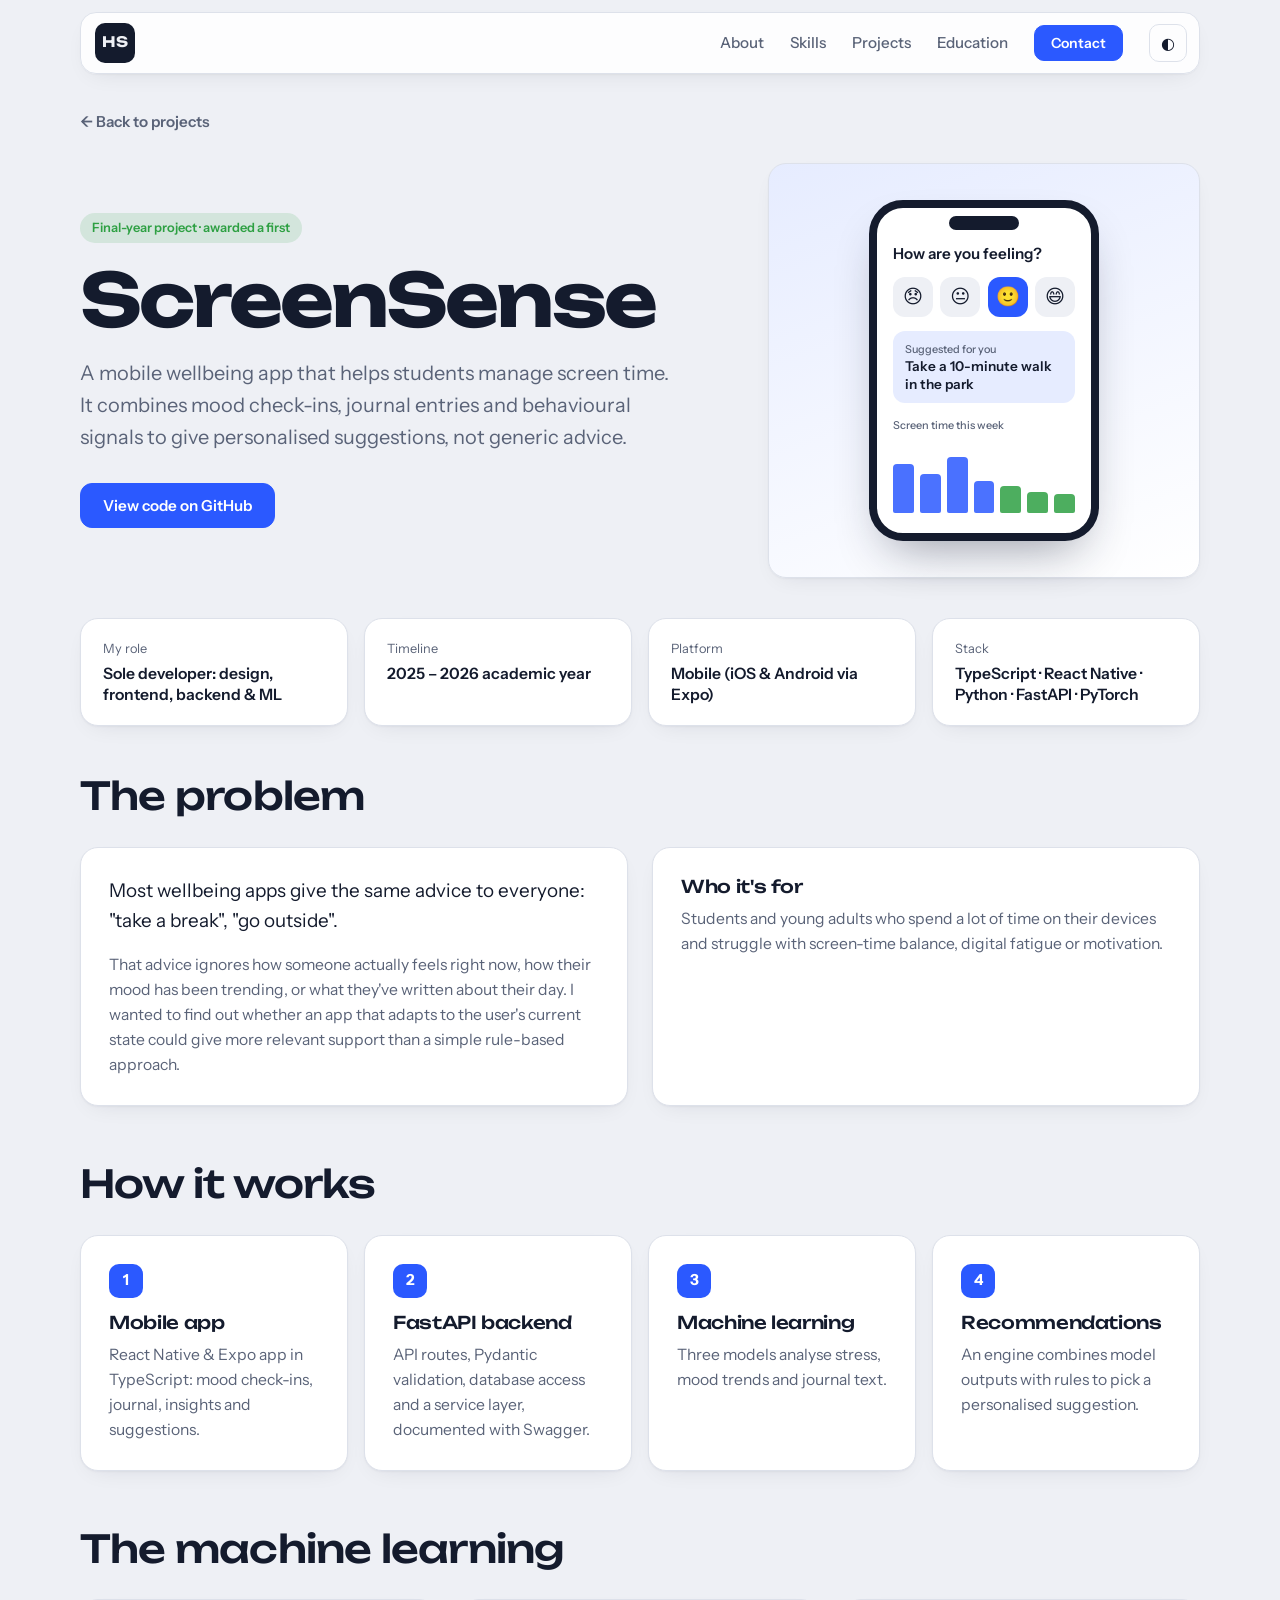
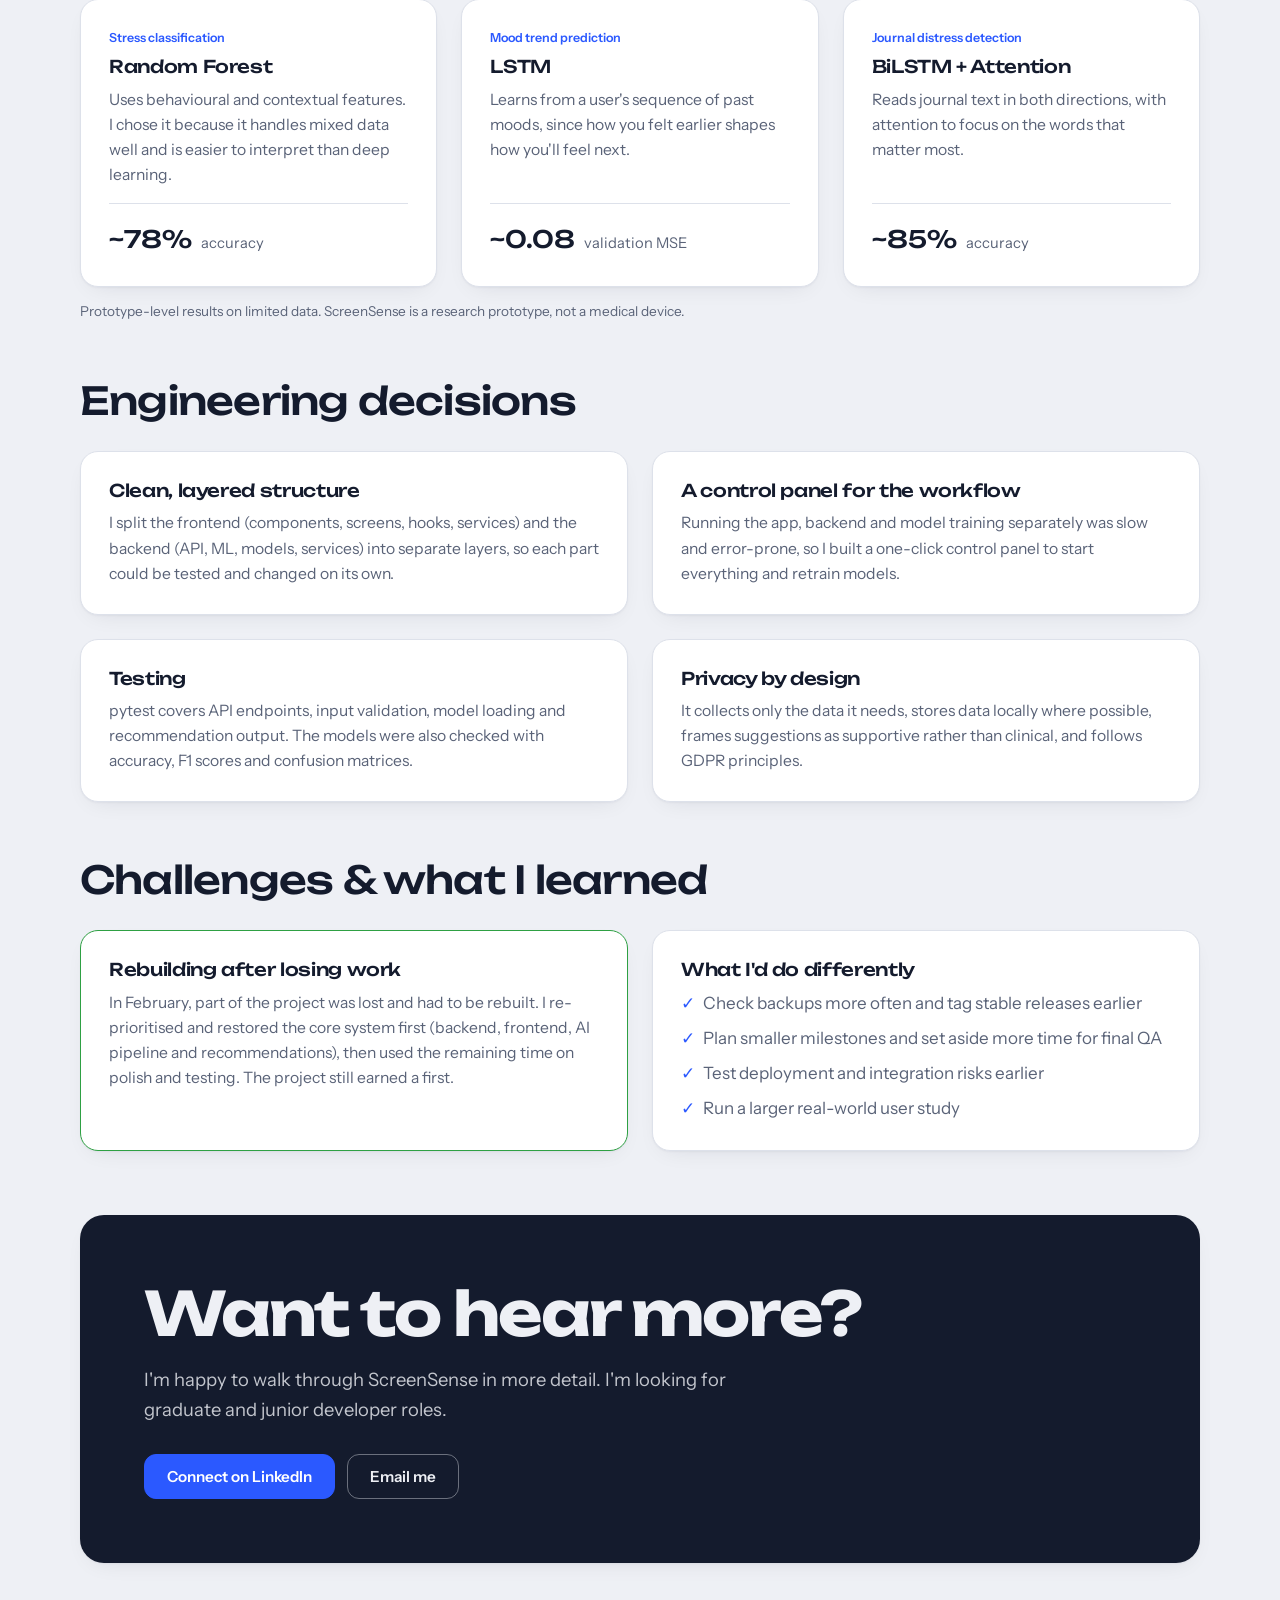
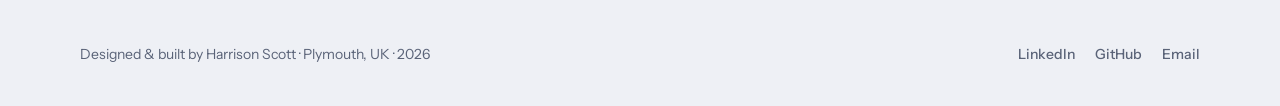
==== screensense.html @ fd53d479 "Add ScreenSense case study, downloadable CV, project thumbnails and Task Manager demo Co-Authored-By" ====
<!DOCTYPE html>
<html lang="en">
<head>
  <meta charset="UTF-8" />
  <meta name="viewport" content="width=device-width, initial-scale=1.0" />
  <title>ScreenSense case study — Harrison Scott</title>
  <meta name="description" content="Case study: ScreenSense, a full-stack digital wellbeing app with a React Native frontend, FastAPI backend and machine learning recommendation engine. Final-year project by Harrison Scott." />
  <link rel="icon" href="favicon.svg" type="image/svg+xml" />
  <meta property="og:type" content="article" />
  <meta property="og:title" content="ScreenSense case study — Harrison Scott" />
  <meta property="og:description" content="How I built a full-stack wellbeing app with React Native, FastAPI and machine learning." />
  <meta property="og:image" content="https://harrisonscott9970.github.io/og-image.png" />
  <link rel="preconnect" href="https://fonts.googleapis.com" />
  <link rel="preconnect" href="https://fonts.gstatic.com" crossorigin />
  <link href="https://fonts.googleapis.com/css2?family=Unbounded:wght@500;700&family=Instrument+Sans:wght@400;500;600&display=swap" rel="stylesheet" />
  <link rel="stylesheet" href="style.css" />
</head>
<body>
  <a href="#main" class="skip">Skip to content</a>

  <header class="nav">
    <a href="index.html" class="logo" aria-label="Harrison Scott, home">HS</a>
    <button class="nav-toggle" aria-label="Open menu" aria-expanded="false" aria-controls="nav-links">
      <span></span><span></span>
    </button>
    <nav class="nav-links" id="nav-links">
      <a href="index.html#about">About</a>
      <a href="index.html#skills">Skills</a>
      <a href="index.html#projects">Projects</a>
      <a href="index.html#education">Education</a>
      <a href="index.html#contact" class="btn btn-small">Contact</a>
      <button class="theme-toggle" aria-label="Switch light or dark theme">◐</button>
    </nav>
  </header>

  <main id="main" class="case">
    <a href="index.html#projects" class="back">← Back to projects</a>

    <!-- INTRO -->
    <section class="case-hero">
      <div>
        <p class="badge">Final-year project · awarded a first</p>
        <h1 class="case-title">ScreenSense</h1>
        <p class="hero-lead">
          A mobile wellbeing app that helps students manage screen time. It combines mood check-ins,
          journal entries and behavioural signals to give personalised suggestions, not generic advice.
        </p>
        <div class="actions">
          <a class="btn" href="https://github.com/Harrisonscott9970/ScreenSense" target="_blank" rel="noopener">View code on GitHub</a>
        </div>
      </div>
      <div class="card case-art" aria-hidden="true">
        <div class="phone">
          <div class="phone-notch"></div>
          <p class="ph-title">How are you feeling?</p>
          <div class="ph-moods"><span>😞</span><span>😐</span><span class="on">🙂</span><span>😄</span></div>
          <div class="ph-card">
            <p class="ph-label">Suggested for you</p>
            <p class="ph-text">Take a 10-minute walk in the park</p>
          </div>
          <p class="ph-label">Screen time this week</p>
          <div class="ph-bars"><i style="height:70%"></i><i style="height:55%"></i><i style="height:80%"></i><i style="height:45%"></i><i style="height:38%"></i><i style="height:30%"></i><i style="height:26%"></i></div>
        </div>
      </div>
    </section>

    <!-- AT A GLANCE -->
    <ul class="glance">
      <li class="card"><span>My role</span><strong>Sole developer: design, frontend, backend &amp; ML</strong></li>
      <li class="card"><span>Timeline</span><strong>2025 – 2026 academic year</strong></li>
      <li class="card"><span>Platform</span><strong>Mobile (iOS &amp; Android via Expo)</strong></li>
      <li class="card"><span>Stack</span><strong>TypeScript · React Native · Python · FastAPI · PyTorch</strong></li>
    </ul>

    <!-- PROBLEM -->
    <section class="case-section">
      <h2 class="section-title">The problem</h2>
      <div class="case-grid">
        <div class="card">
          <p class="about-intro">Most wellbeing apps give the same advice to everyone: "take a break", "go outside".</p>
          <p class="desc">
            That advice ignores how someone actually feels right now, how their mood has been trending, or what
            they've written about their day. I wanted to find out whether an app that adapts to the user's current
            state could give more relevant support than a simple rule-based approach.
          </p>
        </div>
        <div class="card">
          <h3>Who it's for</h3>
          <p class="desc">Students and young adults who spend a lot of time on their devices and struggle with screen-time balance, digital fatigue or motivation.</p>
        </div>
      </div>
    </section>

    <!-- HOW IT WORKS -->
    <section class="case-section">
      <h2 class="section-title">How it works</h2>
      <ol class="flow">
        <li class="card"><span class="step">1</span><h3>Mobile app</h3><p class="desc">React Native &amp; Expo app in TypeScript: mood check-ins, journal, insights and suggestions.</p></li>
        <li class="card"><span class="step">2</span><h3>FastAPI backend</h3><p class="desc">API routes, Pydantic validation, database access and a service layer, documented with Swagger.</p></li>
        <li class="card"><span class="step">3</span><h3>Machine learning</h3><p class="desc">Three models analyse stress, mood trends and journal text.</p></li>
        <li class="card"><span class="step">4</span><h3>Recommendations</h3><p class="desc">An engine combines model outputs with rules to pick a personalised suggestion.</p></li>
      </ol>
    </section>

    <!-- ML -->
    <section class="case-section">
      <h2 class="section-title">The machine learning</h2>
      <div class="models">
        <div class="card model">
          <p class="kind">Stress classification</p>
          <h3>Random Forest</h3>
          <p class="desc">Uses behavioural and contextual features. I chose it because it handles mixed data well and is easier to interpret than deep learning.</p>
          <p class="metric"><strong>~78%</strong> accuracy</p>
        </div>
        <div class="card model">
          <p class="kind">Mood trend prediction</p>
          <h3>LSTM</h3>
          <p class="desc">Learns from a user's sequence of past moods, since how you felt earlier shapes how you'll feel next.</p>
          <p class="metric"><strong>~0.08</strong> validation MSE</p>
        </div>
        <div class="card model">
          <p class="kind">Journal distress detection</p>
          <h3>BiLSTM + Attention</h3>
          <p class="desc">Reads journal text in both directions, with attention to focus on the words that matter most.</p>
          <p class="metric"><strong>~85%</strong> accuracy</p>
        </div>
      </div>
      <p class="footnote">Prototype-level results on limited data. ScreenSense is a research prototype, not a medical device.</p>
    </section>

    <!-- ENGINEERING -->
    <section class="case-section">
      <h2 class="section-title">Engineering decisions</h2>
      <div class="case-grid">
        <div class="card">
          <h3>Clean, layered structure</h3>
          <p class="desc">I split the frontend (components, screens, hooks, services) and the backend (API, ML, models, services) into separate layers, so each part could be tested and changed on its own.</p>
        </div>
        <div class="card">
          <h3>A control panel for the workflow</h3>
          <p class="desc">Running the app, backend and model training separately was slow and error-prone, so I built a one-click control panel to start everything and retrain models.</p>
        </div>
        <div class="card">
          <h3>Testing</h3>
          <p class="desc">pytest covers API endpoints, input validation, model loading and recommendation output. The models were also checked with accuracy, F1 scores and confusion matrices.</p>
        </div>
        <div class="card">
          <h3>Privacy by design</h3>
          <p class="desc">It collects only the data it needs, stores data locally where possible, frames suggestions as supportive rather than clinical, and follows GDPR principles.</p>
        </div>
      </div>
    </section>

    <!-- CHALLENGES -->
    <section class="case-section">
      <h2 class="section-title">Challenges &amp; what I learned</h2>
      <div class="case-grid">
        <div class="card highlight">
          <h3>Rebuilding after losing work</h3>
          <p class="desc">
            In February, part of the project was lost and had to be rebuilt. I re-prioritised and restored the
            core system first (backend, frontend, AI pipeline and recommendations), then used the remaining
            time on polish and testing. The project still earned a first.
          </p>
        </div>
        <div class="card">
          <h3>What I'd do differently</h3>
          <ul class="points">
            <li>Check backups more often and tag stable releases earlier</li>
            <li>Plan smaller milestones and set aside more time for final QA</li>
            <li>Test deployment and integration risks earlier</li>
            <li>Run a larger real-world user study</li>
          </ul>
        </div>
      </div>
    </section>

    <section class="section">
      <div class="contact-card">
        <h2 class="contact-title">Want to hear more?</h2>
        <p class="contact-lead">I'm happy to walk through ScreenSense in more detail. I'm looking for graduate and junior developer roles.</p>
        <div class="actions">
          <a href="#" class="btn js-linkedin" target="_blank" rel="noopener">Connect on LinkedIn</a>
          <a href="mailto:harrisonscott9970@gmail.com" class="btn btn-outline">Email me</a>
        </div>
      </div>
    </section>
  </main>

  <footer class="footer">
    <p>Designed &amp; built by Harrison Scott · Plymouth, UK · <span id="year"></span></p>
    <div class="socials">
      <a href="#" class="js-linkedin" target="_blank" rel="noopener">LinkedIn</a>
      <a href="#" class="js-github" target="_blank" rel="noopener">GitHub</a>
      <a href="mailto:harrisonscott9970@gmail.com">Email</a>
    </div>
  </footer>

  <script src="script.js"></script>
</body>
</html>
---- style.css ----
/* ---------- TOKENS ---------- */
:root {
  --paper: #eef0f5;
  --surface: #ffffff;
  --ink: #141b2d;
  --muted: #5a6378;
  --rule: #dde1ea;
  --signal: #2b59ff;
  --signal-soft: #e6ecff;
  --on-signal: #ffffff;
  --green: #2ea043;
  --shadow: 0 1px 2px rgba(20, 27, 45, .04), 0 8px 24px -12px rgba(20, 27, 45, .12);

  --display: "Unbounded", "Arial Black", system-ui, sans-serif;
  --body: "Instrument Sans", system-ui, -apple-system, "Segoe UI", sans-serif;
  --radius: 18px;
  --gap: 24px;
  --max: 1120px;
  color-scheme: light;
}
@media (prefers-color-scheme: dark) {
  :root:not([data-theme="light"]) {
    --paper: #0f1422; --surface: #171e30; --ink: #e6e9f2; --muted: #9aa3b8; --rule: #283149;
    --signal: #7c9bff; --signal-soft: #1f2a4d; --on-signal: #0f1422; --green: #3fb950;
    --shadow: 0 1px 2px rgba(0, 0, 0, .2), 0 8px 24px -12px rgba(0, 0, 0, .5);
    color-scheme: dark;
  }
}
:root[data-theme="dark"] {
  --paper: #0f1422; --surface: #171e30; --ink: #e6e9f2; --muted: #9aa3b8; --rule: #283149;
  --signal: #7c9bff; --signal-soft: #1f2a4d; --on-signal: #0f1422; --green: #3fb950;
  --shadow: 0 1px 2px rgba(0, 0, 0, .2), 0 8px 24px -12px rgba(0, 0, 0, .5);
  color-scheme: dark;
}

/* ---------- BASE ---------- */
* { box-sizing: border-box; margin: 0; padding: 0; }
html { scroll-behavior: smooth; scroll-padding-top: 84px; }
body {
  font-family: var(--body);
  font-size: 1.0625rem;
  line-height: 1.6;
  background: var(--paper);
  color: var(--ink);
  padding-inline: clamp(16px, 4vw, 40px);
  -webkit-font-smoothing: antialiased;
}
a { color: inherit; }
ul, ol { list-style: none; }
:focus-visible { outline: 2px solid var(--signal); outline-offset: 3px; border-radius: 6px; }
.skip { position: absolute; left: -999px; top: 8px; }
.skip:focus { left: 16px; background: var(--surface); padding: 8px 12px; z-index: 100; }

h1, h2, h3 { font-family: var(--display); font-weight: 500; letter-spacing: -0.02em; line-height: 1.15; }

/* The one box style used everywhere */
.card {
  background: var(--surface);
  border: 1px solid var(--rule);
  border-radius: var(--radius);
  box-shadow: var(--shadow);
  padding: 28px;
}

/* ---------- NAV ---------- */
.nav {
  position: sticky; top: 12px; z-index: 40;
  max-width: var(--max); margin: 12px auto 0;
  display: flex; align-items: center; justify-content: space-between;
  padding: 10px 12px 10px 14px;
  background: color-mix(in srgb, var(--surface) 85%, transparent);
  border: 1px solid var(--rule); border-radius: 16px;
  box-shadow: var(--shadow);
  backdrop-filter: blur(12px);
}
.logo {
  font-family: var(--display); font-weight: 700; font-size: .9rem; text-decoration: none;
  width: 40px; height: 40px; display: grid; place-items: center;
  background: var(--ink); color: var(--paper); border-radius: 10px;
}
.nav-links { display: flex; align-items: center; gap: 26px; font-size: .95rem; }
.nav-links a:not(.btn) { text-decoration: none; color: var(--muted); font-weight: 500; }
.nav-links a:not(.btn):hover { color: var(--ink); }
.theme-toggle {
  width: 38px; height: 38px; border-radius: 10px; cursor: pointer;
  background: transparent; color: var(--ink); border: 1px solid var(--rule); font-size: 1rem;
}
.nav-toggle { display: none; width: 40px; height: 40px; background: none; border: 0; cursor: pointer; position: relative; }
.nav-toggle span { position: absolute; left: 9px; right: 9px; height: 2px; background: var(--ink); transition: transform .25s; }
.nav-toggle span:first-child { top: 15px; }
.nav-toggle span:last-child { top: 23px; }
.nav-toggle[aria-expanded="true"] span:first-child { transform: translateY(4px) rotate(45deg); }
.nav-toggle[aria-expanded="true"] span:last-child { transform: translateY(-4px) rotate(-45deg); }

/* ---------- BUTTONS ---------- */
.btn {
  display: inline-flex; align-items: center; justify-content: center; gap: 10px;
  padding: 14px 22px; border-radius: 12px;
  font: 600 .95rem/1 var(--body); text-decoration: none;
  background: var(--signal); color: var(--on-signal); border: 1.5px solid var(--signal);
  transition: transform .15s ease;
}
.btn:hover { transform: translateY(-2px); }
.btn-outline { background: var(--surface); color: var(--ink); border-color: var(--rule); }
.btn-outline:hover { border-color: var(--ink); }
.btn-small { padding: 10px 16px; font-size: .875rem; border-radius: 10px; }
.actions { display: flex; flex-wrap: wrap; gap: 12px; }

/* Chips (tags) */
.chips { display: flex; flex-wrap: wrap; gap: 8px; }
.chips li {
  font-size: .8rem; font-weight: 500; padding: 5px 12px; border-radius: 999px;
  background: var(--signal-soft); color: var(--signal);
}

/* ---------- HERO ---------- */
.hero {
  max-width: var(--max); margin: 0 auto;
  display: grid; grid-template-columns: 1.25fr .85fr; gap: 40px; align-items: center;
  padding-block: clamp(56px, 10vh, 110px) 72px;
}
.status {
  display: inline-flex; align-items: center; gap: 10px;
  font-size: .9rem; font-weight: 500;
  padding: 7px 14px 7px 12px; border: 1px solid var(--rule); border-radius: 999px; background: var(--surface);
}
.dot { width: 8px; height: 8px; border-radius: 50%; background: var(--green); box-shadow: 0 0 0 4px color-mix(in srgb, var(--green) 22%, transparent); }
.hero-name {
  font-weight: 700;
  font-size: clamp(2.6rem, 6.4vw, 5.2rem);
  line-height: 1; letter-spacing: -0.04em;
  margin-block: 22px 22px;
}
.hero-lead { font-size: clamp(1.08rem, 1.7vw, 1.25rem); max-width: 46ch; color: var(--muted); margin-bottom: 30px; }

/* Profile card */
.profile { padding: 26px; }
.profile-head { display: flex; align-items: center; gap: 16px; }
.avatar {
  flex: none; width: 64px; height: 64px; border-radius: 16px; display: grid; place-items: center;
  font-family: var(--display); font-weight: 700; font-size: 1.2rem;
  background: var(--signal); color: var(--on-signal);
}
.profile-name { font-family: var(--display); font-weight: 500; font-size: 1.1rem; }
.profile-role { color: var(--muted); font-size: .95rem; }
.profile-stats { display: grid; grid-template-columns: repeat(3, 1fr); gap: 10px; margin-block: 22px; }
.profile-stats li {
  background: var(--paper); border-radius: 12px; padding: 12px 10px; text-align: center;
}
.profile-stats strong { display: block; font-family: var(--display); font-weight: 500; font-size: 1.25rem; }
.profile-stats span { display: block; font-size: .74rem; color: var(--muted); line-height: 1.3; margin-top: 2px; }
.profile-list li {
  display: flex; justify-content: space-between; gap: 16px;
  padding-block: 10px; border-top: 1px solid var(--rule); font-size: .92rem; font-weight: 500; text-align: right;
}
.profile-list span { color: var(--muted); font-weight: 400; text-align: left; }

/* ---------- SECTIONS ---------- */
.section { max-width: var(--max); margin: 0 auto; padding-block: 56px; }
.section-title { font-size: clamp(1.7rem, 3.4vw, 2.4rem); margin-bottom: 28px; }
.card h3 { font-size: 1.1rem; margin-bottom: 10px; }
.desc { color: var(--muted); font-size: .98rem; }

/* About */
.about { display: grid; grid-template-columns: 1.4fr 1fr; gap: var(--gap); }
.about-intro { font-size: 1.18rem; margin-bottom: 16px; }
.about-text p:not(.about-intro) { color: var(--muted); }
.facts dl div { padding-block: 12px; border-top: 1px solid var(--rule); }
.facts dt { font-size: .8rem; color: var(--muted); }
.facts dd { font-weight: 500; }

/* Skills */
.skills { display: grid; grid-template-columns: repeat(2, 1fr); gap: var(--gap); }
.skill-group h3 { margin-bottom: 16px; }

/* Featured project */
.featured { display: grid; grid-template-columns: .9fr 1.1fr; padding: 0; overflow: hidden; margin-bottom: var(--gap); }
.featured-art {
  display: grid; place-items: center; padding: 40px 24px;
  background: linear-gradient(160deg, var(--signal-soft), var(--paper));
}
.featured-body { padding: 36px; display: flex; flex-direction: column; align-items: flex-start; }
.featured-body h3 { font-size: clamp(1.6rem, 3vw, 2.1rem); margin-bottom: 12px; }
.featured-body > p:not(.badge) { color: var(--muted); }
.badge {
  font-size: .8rem; font-weight: 600; color: var(--green); margin-bottom: 12px;
  background: color-mix(in srgb, var(--green) 14%, transparent); padding: 5px 12px; border-radius: 999px;
}
.points { margin-block: 16px 20px; display: grid; gap: 8px; }
.points li { position: relative; padding-left: 22px; }
.points li::before { content: "✓"; position: absolute; left: 0; color: var(--signal); font-weight: 700; }
.featured-body .chips { margin-bottom: 22px; }

/* Phone mockup (decorative) */
.phone {
  width: 230px; border-radius: 34px; padding: 34px 16px 20px; position: relative;
  background: #ffffff; color: #141b2d;
  border: 8px solid #141b2d; box-shadow: 0 24px 50px -20px rgba(20, 27, 45, .45);
}
.phone-notch { position: absolute; top: 8px; left: 50%; translate: -50% 0; width: 70px; height: 14px; border-radius: 10px; background: #141b2d; }
.ph-title { font-weight: 600; font-size: .95rem; margin-bottom: 10px; }
.ph-moods { display: flex; justify-content: space-between; margin-bottom: 14px; }
.ph-moods span { width: 40px; height: 40px; display: grid; place-items: center; border-radius: 12px; background: #eef0f5; font-size: 1.2rem; }
.ph-moods span.on { background: #2b59ff; }
.ph-card { background: #e6ecff; border-radius: 12px; padding: 10px 12px; margin-bottom: 14px; }
.ph-label { font-size: .68rem; color: #5a6378; font-weight: 500; }
.ph-text { font-size: .85rem; font-weight: 600; color: #141b2d; line-height: 1.3; }
.ph-bars { display: flex; align-items: flex-end; gap: 6px; height: 70px; margin-top: 8px; }
.ph-bars i { flex: 1; background: #2b59ff; border-radius: 4px 4px 2px 2px; opacity: .85; }
.ph-bars i:nth-child(n+5) { background: #2ea043; }

/* Project grid */
.projects { display: grid; grid-template-columns: repeat(3, 1fr); gap: var(--gap); }
.project { display: flex; flex-direction: column; transition: transform .2s ease, border-color .2s ease; }
.project:hover { transform: translateY(-4px); border-color: var(--signal); }
.kind { font-size: .78rem; font-weight: 600; color: var(--signal); margin-bottom: 8px; }
.project .desc { margin-bottom: 18px; }
.project .chips { margin-top: auto; }
.links { display: flex; flex-wrap: wrap; gap: 18px; margin-top: 16px; padding-top: 14px; border-top: 1px solid var(--rule); }
.links a { font-weight: 600; font-size: .92rem; color: var(--signal); text-decoration: none; }
.links a:hover { text-decoration: underline; }
.links .note { font-size: .92rem; color: var(--muted); }

/* Timeline */
.timeline { display: grid; gap: 16px; }
.timeline li { display: grid; grid-template-columns: 160px 1fr; gap: 24px; align-items: start; padding: 24px 28px; }
.when {
  font-size: .85rem; font-weight: 600; color: var(--muted);
  background: var(--paper); border-radius: 999px; padding: 5px 12px; width: fit-content;
}
.timeline h3 { margin-bottom: 2px; }
.where { font-size: .92rem; color: var(--signal); font-weight: 500; margin-bottom: 6px; }
.timeline li.is-now { border-color: var(--signal); }
.timeline li.is-now .when { background: var(--signal); color: var(--on-signal); }

/* Contact */
.contact-card {
  background: var(--ink); color: var(--paper);
  border-radius: 24px; padding: clamp(32px, 6vw, 64px);
  box-shadow: var(--shadow);
}
.contact-title { font-size: clamp(2rem, 5.5vw, 3.8rem); font-weight: 700; letter-spacing: -0.035em; margin-bottom: 16px; }
.contact-lead { font-size: 1.15rem; opacity: .8; max-width: 52ch; margin-bottom: 30px; }
.contact-card .btn-outline { background: transparent; color: var(--paper); border-color: color-mix(in srgb, var(--paper) 40%, transparent); }
.contact-card .btn-outline:hover { border-color: var(--paper); }

/* Footer */
.footer {
  max-width: var(--max); margin: 0 auto; padding-block: 24px 40px;
  display: flex; flex-wrap: wrap; justify-content: space-between; gap: 12px;
  font-size: .875rem; color: var(--muted);
}
.socials { display: flex; gap: 20px; }
.socials a { text-decoration: none; font-weight: 500; }
.socials a:hover { color: var(--signal); }

/* ---------- CASE STUDY PAGE ---------- */
.case { max-width: var(--max); margin: 0 auto; }
.back { display: inline-block; margin-top: 36px; font-weight: 600; font-size: .95rem; color: var(--muted); text-decoration: none; }
.back:hover { color: var(--signal); }
.case-hero { display: grid; grid-template-columns: 1.2fr .8fr; gap: 40px; align-items: center; padding-block: 28px 40px; }
.case-hero .badge { display: inline-block; }
.case-title { font-weight: 700; font-size: clamp(2.6rem, 6vw, 4.6rem); letter-spacing: -0.04em; line-height: 1; margin-block: 8px 20px; }
.case-art { display: grid; place-items: center; padding: 36px 20px; background: linear-gradient(160deg, var(--signal-soft), var(--surface)); }
.glance { display: grid; grid-template-columns: repeat(4, 1fr); gap: 16px; }
.glance li { padding: 20px 22px; }
.glance span { display: block; font-size: .8rem; color: var(--muted); margin-bottom: 4px; }
.glance strong { font-weight: 600; font-size: .98rem; line-height: 1.35; display: block; }
.case-section { padding-block: 48px 8px; }
.case-grid { display: grid; grid-template-columns: repeat(2, 1fr); gap: var(--gap); }
.flow { display: grid; grid-template-columns: repeat(4, 1fr); gap: 16px; counter-reset: none; }
.step {
  display: grid; place-items: center; width: 34px; height: 34px; border-radius: 10px; margin-bottom: 14px;
  background: var(--signal); color: var(--on-signal); font-weight: 700; font-size: .95rem;
}
.models { display: grid; grid-template-columns: repeat(3, 1fr); gap: var(--gap); }
.model { display: flex; flex-direction: column; }
.metric { margin-top: auto; padding-top: 16px; border-top: 1px solid var(--rule); color: var(--muted); font-size: .92rem; }
.model .desc { margin-bottom: 16px; }
.metric strong { font-family: var(--display); font-weight: 500; font-size: 1.5rem; color: var(--ink); margin-right: 6px; }
.footnote { margin-top: 14px; font-size: .85rem; color: var(--muted); }
.card.highlight { border-color: var(--green); }
.case-grid .points { margin-block: 4px 0; color: var(--muted); }

/* Project thumbnails & extra links */
.project-thumb { display: block; margin: -28px -28px 20px; aspect-ratio: 16 / 9; overflow: hidden; border-radius: var(--radius) var(--radius) 0 0; background: var(--paper); position: relative; }
.project-thumb img { width: 100%; height: 100%; object-fit: cover; display: block; transition: transform .3s ease; }
.project:hover .project-thumb img { transform: scale(1.03); }
.play {
  position: absolute; inset: 0; margin: auto; width: 54px; height: 54px; border-radius: 50%;
  background: rgba(20, 27, 45, .72); color: #fff; display: grid; place-items: center; font-size: 1.1rem; padding-left: 3px;
}
.project-thumb-blank { display: grid; place-items: center; background: linear-gradient(150deg, var(--signal-soft), var(--paper)); }
.project-thumb-blank span { font-family: var(--display); font-weight: 500; font-size: 1.05rem; color: var(--signal); }
.featured-actions { display: flex; flex-wrap: wrap; gap: 10px; }

/* ---------- RESPONSIVE ---------- */
@media (max-width: 960px) {
  .hero { grid-template-columns: 1fr; }
  .profile { max-width: 520px; }
  .about, .featured { grid-template-columns: 1fr; }
  .projects { grid-template-columns: 1fr 1fr; }
}
@media (max-width: 680px) {
  .nav-toggle { display: block; }
  .nav-links {
    position: absolute; top: calc(100% + 8px); left: 0; right: 0;
    flex-direction: column; align-items: stretch; gap: 6px; padding: 12px;
    background: var(--surface); border: 1px solid var(--rule); border-radius: 16px; box-shadow: var(--shadow);
    opacity: 0; visibility: hidden; transform: translateY(-8px); transition: opacity .2s, transform .2s, visibility .2s;
  }
  .nav-links a:not(.btn) { padding: 10px 12px; border-radius: 10px; }
  .nav-links .theme-toggle { width: 100%; }
  .nav-links.open { opacity: 1; visibility: visible; transform: none; }
  .skills, .projects { grid-template-columns: 1fr; }
  .card { padding: 22px; }
  .featured { padding: 0; }
  .project-thumb { margin: -22px -22px 18px; }
  .case-hero, .case-grid, .models { grid-template-columns: 1fr; }
  .glance, .flow { grid-template-columns: 1fr 1fr; }
  .featured-body { padding: 24px 22px 28px; }
  .timeline li { grid-template-columns: 1fr; gap: 12px; padding: 22px; }
  .section { padding-block: 40px; }
  .hero { padding-block: 40px 32px; }
}
@media (prefers-reduced-motion: reduce) {
  *, *::before, *::after { transition: none !important; scroll-behavior: auto !important; }
}
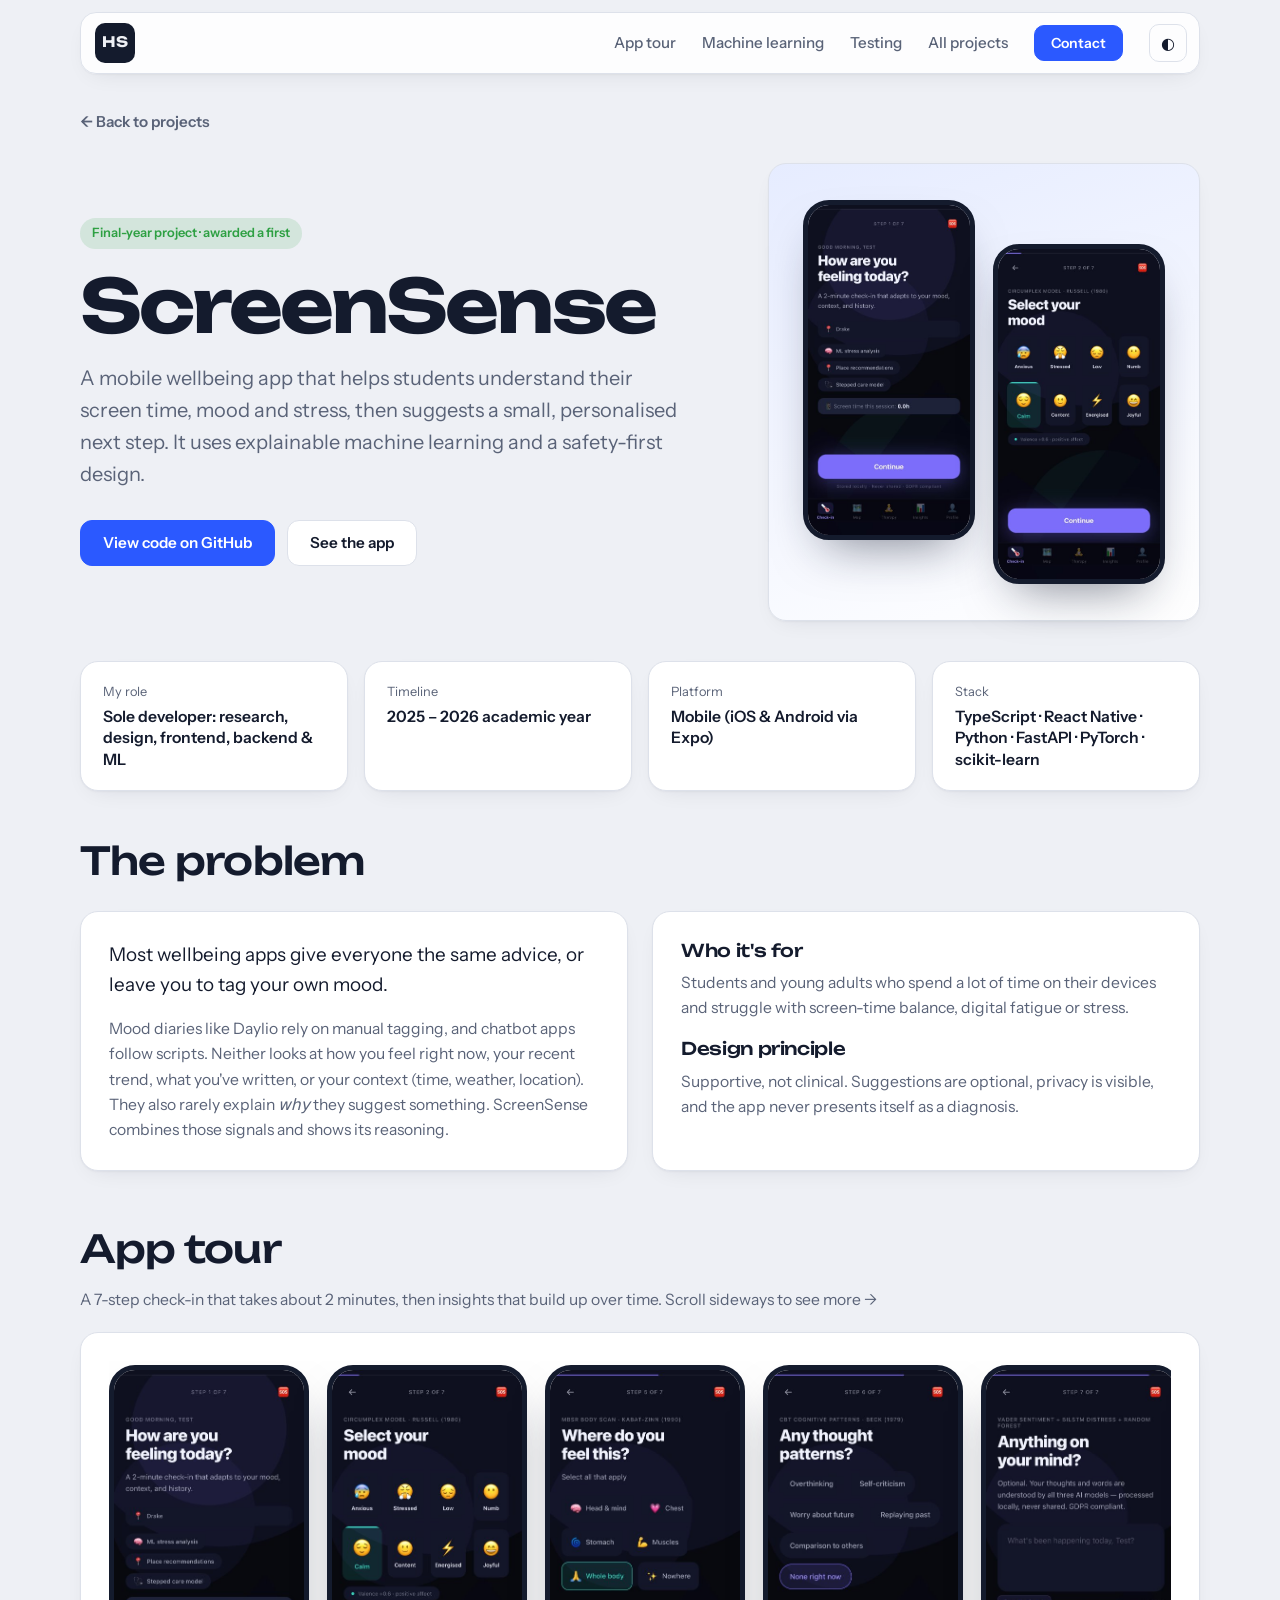
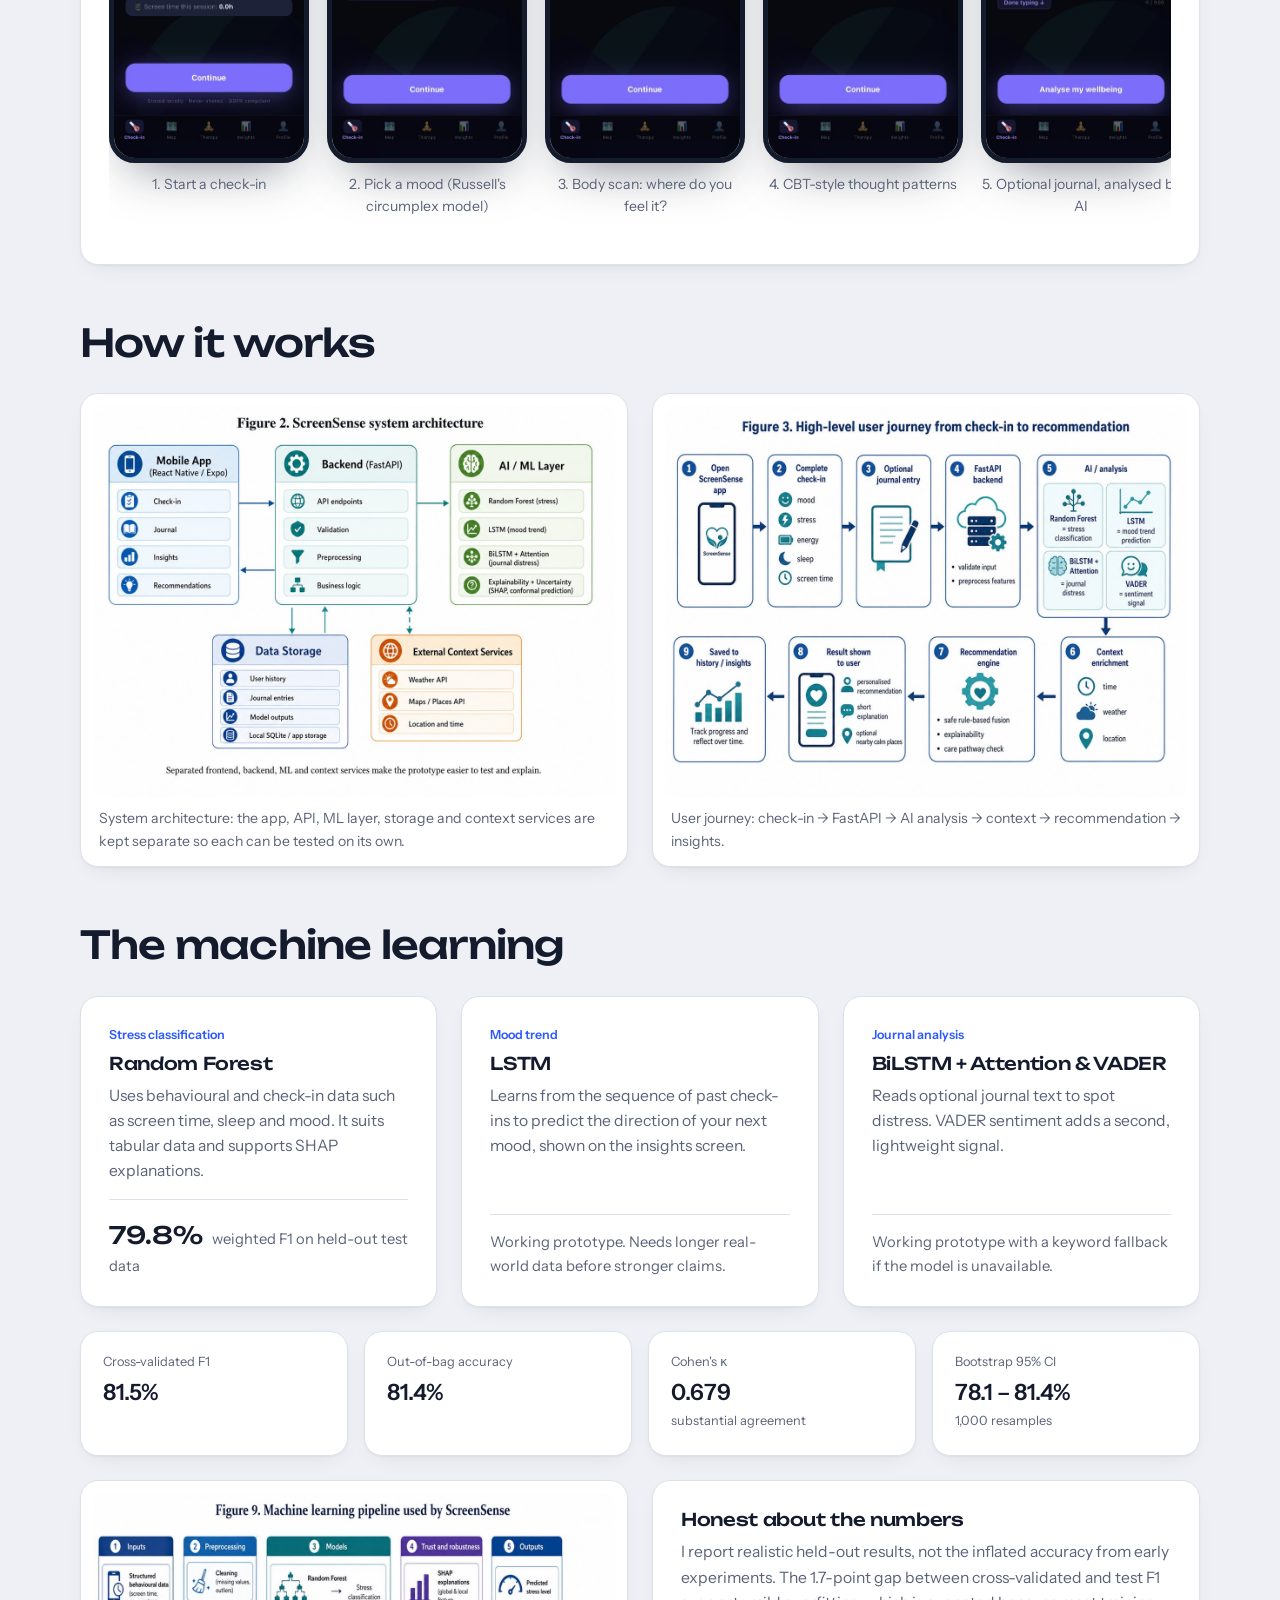
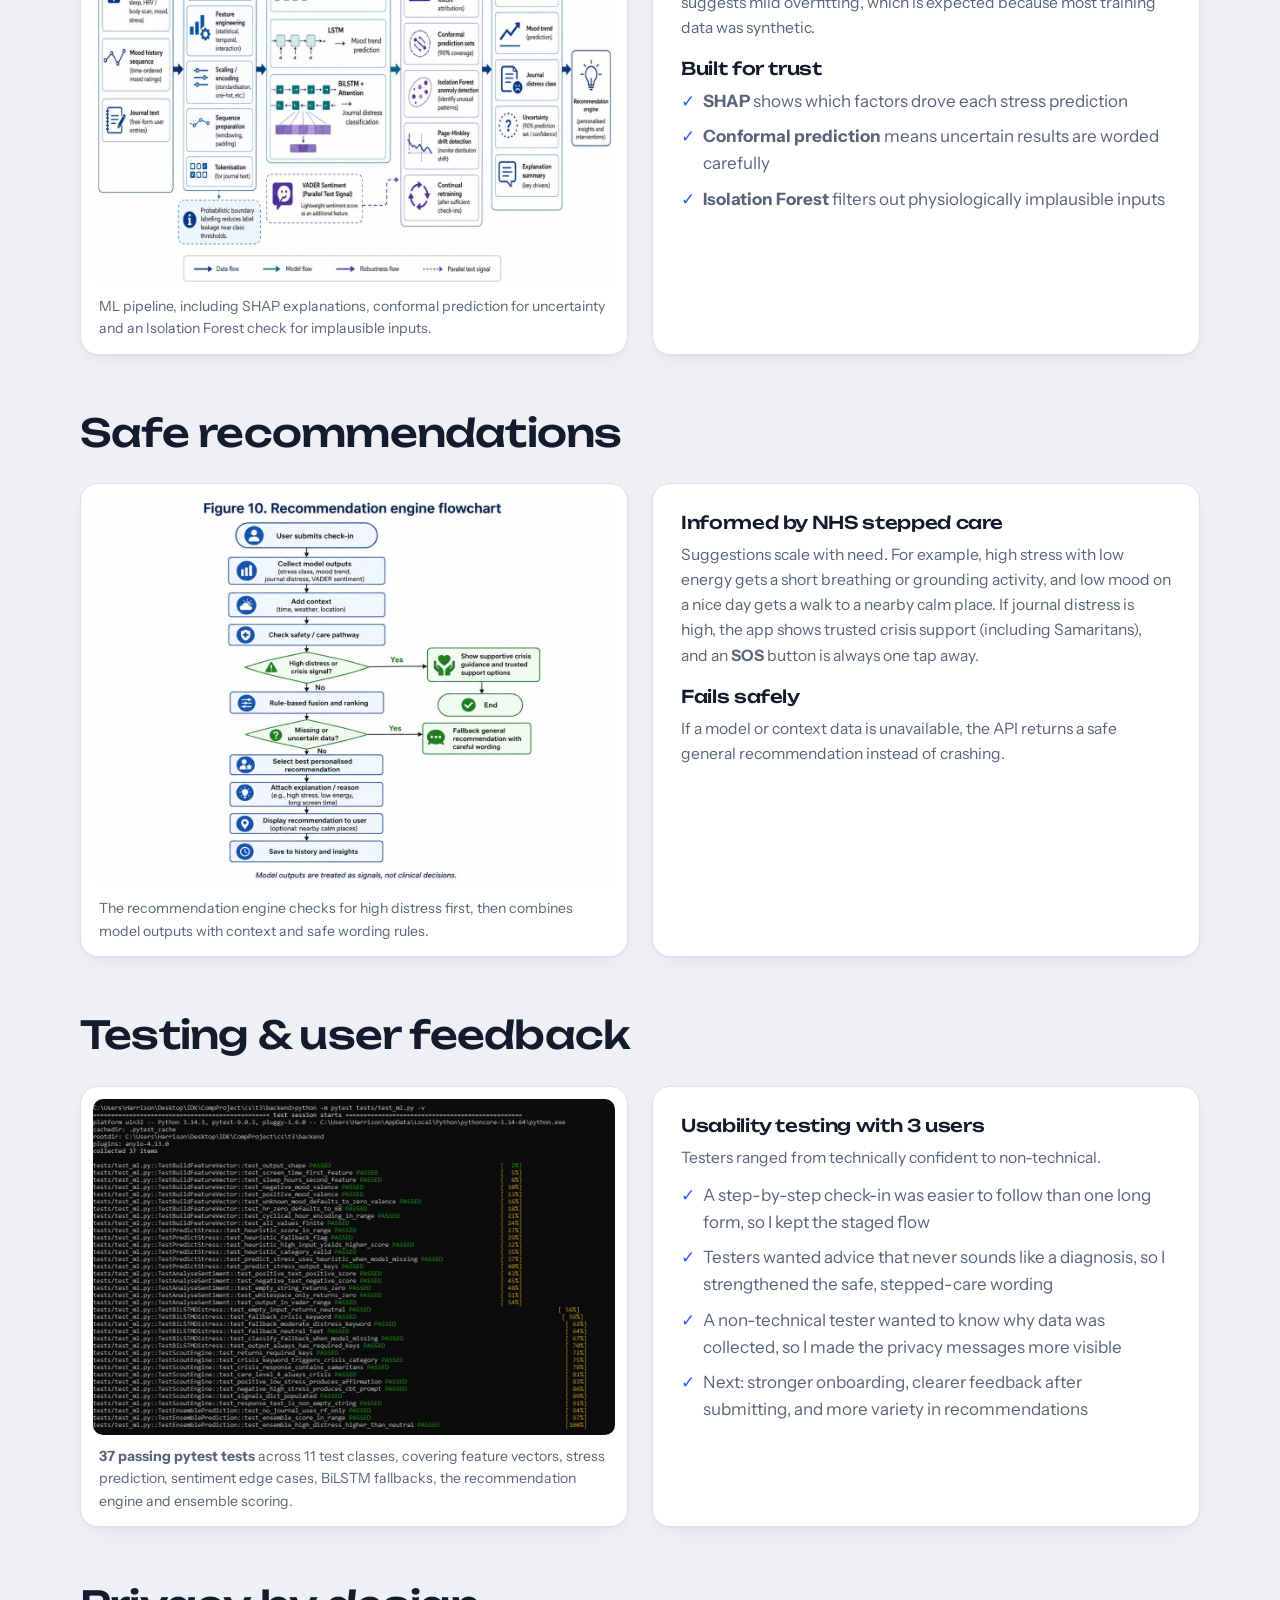
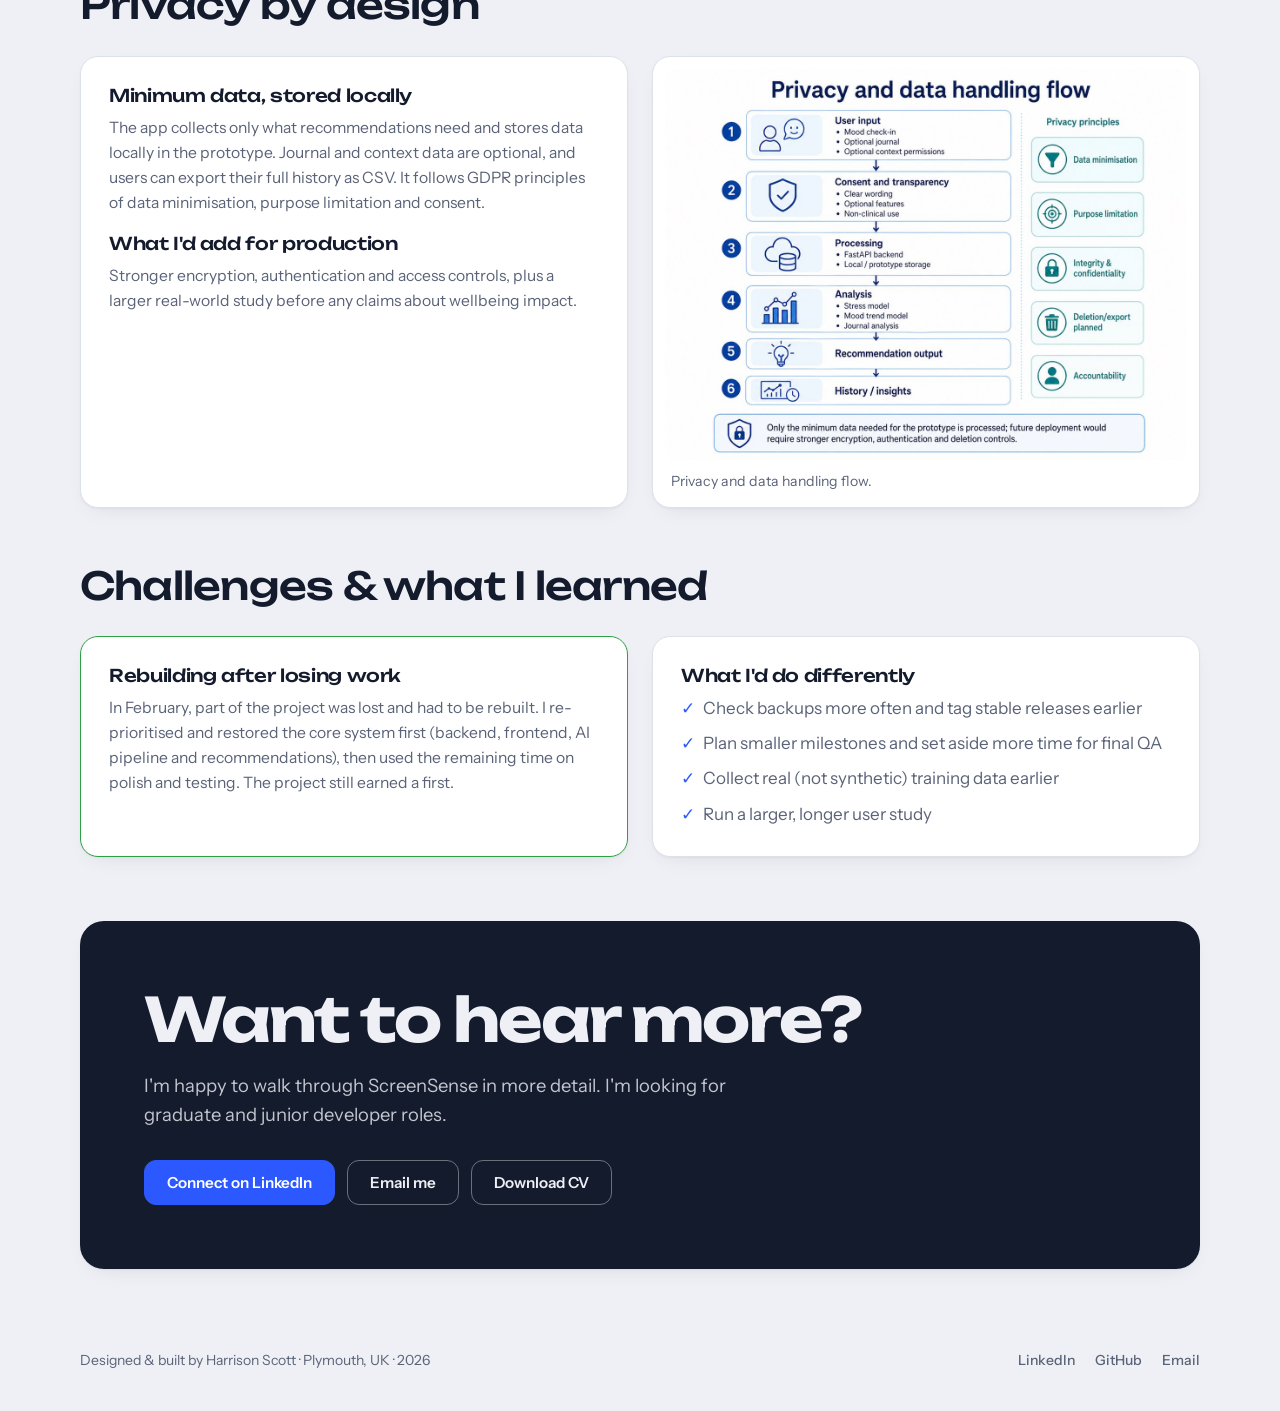
==== commit 7d7376a6: "Use real ScreenSense screenshots, report figures and results in case study Co-Authored-By: Claude Op" ====
--- a/screensense.html
+++ b/screensense.html
@@ -4,11 +4,11 @@
   <meta charset="UTF-8" />
   <meta name="viewport" content="width=device-width, initial-scale=1.0" />
   <title>ScreenSense case study — Harrison Scott</title>
-  <meta name="description" content="Case study: ScreenSense, a full-stack digital wellbeing app with a React Native frontend, FastAPI backend and machine learning recommendation engine. Final-year project by Harrison Scott." />
+  <meta name="description" content="Case study: ScreenSense, a full-stack digital wellbeing app with a React Native frontend, FastAPI backend and explainable machine learning. Final-year project by Harrison Scott, awarded a first." />
   <link rel="icon" href="favicon.svg" type="image/svg+xml" />
   <meta property="og:type" content="article" />
   <meta property="og:title" content="ScreenSense case study — Harrison Scott" />
-  <meta property="og:description" content="How I built a full-stack wellbeing app with React Native, FastAPI and machine learning." />
+  <meta property="og:description" content="How I built a full-stack wellbeing app with React Native, FastAPI and explainable machine learning." />
   <meta property="og:image" content="https://harrisonscott9970.github.io/og-image.png" />
   <link rel="preconnect" href="https://fonts.googleapis.com" />
   <link rel="preconnect" href="https://fonts.gstatic.com" crossorigin />
@@ -24,10 +24,10 @@
       <span></span><span></span>
     </button>
     <nav class="nav-links" id="nav-links">
-      <a href="index.html#about">About</a>
-      <a href="index.html#skills">Skills</a>
-      <a href="index.html#projects">Projects</a>
-      <a href="index.html#education">Education</a>
+      <a href="#tour">App tour</a>
+      <a href="#ml">Machine learning</a>
+      <a href="#testing">Testing</a>
+      <a href="index.html#projects">All projects</a>
       <a href="index.html#contact" class="btn btn-small">Contact</a>
       <button class="theme-toggle" aria-label="Switch light or dark theme">◐</button>
     </nav>
@@ -42,34 +42,28 @@
         <p class="badge">Final-year project · awarded a first</p>
         <h1 class="case-title">ScreenSense</h1>
         <p class="hero-lead">
-          A mobile wellbeing app that helps students manage screen time. It combines mood check-ins,
-          journal entries and behavioural signals to give personalised suggestions, not generic advice.
+          A mobile wellbeing app that helps students understand their screen time, mood and stress, then
+          suggests a small, personalised next step. It uses explainable machine learning and a safety-first design.
         </p>
         <div class="actions">
           <a class="btn" href="https://github.com/Harrisonscott9970/ScreenSense" target="_blank" rel="noopener">View code on GitHub</a>
-        </div>
-      </div>
-      <div class="card case-art" aria-hidden="true">
-        <div class="phone">
-          <div class="phone-notch"></div>
-          <p class="ph-title">How are you feeling?</p>
-          <div class="ph-moods"><span>😞</span><span>😐</span><span class="on">🙂</span><span>😄</span></div>
-          <div class="ph-card">
-            <p class="ph-label">Suggested for you</p>
-            <p class="ph-text">Take a 10-minute walk in the park</p>
-          </div>
-          <p class="ph-label">Screen time this week</p>
-          <div class="ph-bars"><i style="height:70%"></i><i style="height:55%"></i><i style="height:80%"></i><i style="height:45%"></i><i style="height:38%"></i><i style="height:30%"></i><i style="height:26%"></i></div>
+          <a class="btn btn-outline" href="#tour">See the app</a>
+        </div>
+      </div>
+      <div class="card case-art">
+        <div class="shots">
+          <img class="app-shot" src="img/screensense/checkin.jpg" alt="Check-in screen: How are you feeling today? Step 1 of 7" width="399" height="814" />
+          <img class="app-shot" src="img/screensense/mood.jpg" alt="Mood selection screen based on Russell's circumplex model" width="399" height="814" />
         </div>
       </div>
     </section>
 
     <!-- AT A GLANCE -->
     <ul class="glance">
-      <li class="card"><span>My role</span><strong>Sole developer: design, frontend, backend &amp; ML</strong></li>
+      <li class="card"><span>My role</span><strong>Sole developer: research, design, frontend, backend &amp; ML</strong></li>
       <li class="card"><span>Timeline</span><strong>2025 – 2026 academic year</strong></li>
       <li class="card"><span>Platform</span><strong>Mobile (iOS &amp; Android via Expo)</strong></li>
-      <li class="card"><span>Stack</span><strong>TypeScript · React Native · Python · FastAPI · PyTorch</strong></li>
+      <li class="card"><span>Stack</span><strong>TypeScript · React Native · Python · FastAPI · PyTorch · scikit-learn</strong></li>
     </ul>
 
     <!-- PROBLEM -->
@@ -77,77 +71,169 @@
       <h2 class="section-title">The problem</h2>
       <div class="case-grid">
         <div class="card">
-          <p class="about-intro">Most wellbeing apps give the same advice to everyone: "take a break", "go outside".</p>
-          <p class="desc">
-            That advice ignores how someone actually feels right now, how their mood has been trending, or what
-            they've written about their day. I wanted to find out whether an app that adapts to the user's current
-            state could give more relevant support than a simple rule-based approach.
+          <p class="about-intro">Most wellbeing apps give everyone the same advice, or leave you to tag your own mood.</p>
+          <p class="desc">
+            Mood diaries like Daylio rely on manual tagging, and chatbot apps follow scripts. Neither looks at how
+            you feel right now, your recent trend, what you've written, or your context (time, weather, location).
+            They also rarely explain <em>why</em> they suggest something. ScreenSense combines those signals and
+            shows its reasoning.
           </p>
         </div>
         <div class="card">
           <h3>Who it's for</h3>
-          <p class="desc">Students and young adults who spend a lot of time on their devices and struggle with screen-time balance, digital fatigue or motivation.</p>
-        </div>
-      </div>
-    </section>
-
-    <!-- HOW IT WORKS -->
+          <p class="desc">Students and young adults who spend a lot of time on their devices and struggle with screen-time balance, digital fatigue or stress.</p>
+          <h3 style="margin-top:18px">Design principle</h3>
+          <p class="desc">Supportive, not clinical. Suggestions are optional, privacy is visible, and the app never presents itself as a diagnosis.</p>
+        </div>
+      </div>
+    </section>
+
+    <!-- APP TOUR -->
+    <section class="case-section" id="tour">
+      <h2 class="section-title">App tour</h2>
+      <p class="desc" style="margin:-12px 0 20px">A 7-step check-in that takes about 2 minutes, then insights that build up over time. Scroll sideways to see more →</p>
+      <div class="card">
+        <div class="gallery" tabindex="0" aria-label="ScreenSense screenshots">
+          <figure><img class="app-shot" src="img/screensense/checkin.jpg" alt="Check-in welcome screen" width="399" height="814" loading="lazy" /><figcaption>1. Start a check-in</figcaption></figure>
+          <figure><img class="app-shot" src="img/screensense/mood.jpg" alt="Mood picker with options like calm, content, energised" width="399" height="814" loading="lazy" /><figcaption>2. Pick a mood (Russell's circumplex model)</figcaption></figure>
+          <figure><img class="app-shot" src="img/screensense/body-scan.jpg" alt="Body scan: where do you feel this?" width="399" height="814" loading="lazy" /><figcaption>3. Body scan: where do you feel it?</figcaption></figure>
+          <figure><img class="app-shot" src="img/screensense/thought-patterns.jpg" alt="CBT thought patterns selection" width="399" height="814" loading="lazy" /><figcaption>4. CBT-style thought patterns</figcaption></figure>
+          <figure><img class="app-shot" src="img/screensense/journal.jpg" alt="Optional journal entry screen" width="399" height="814" loading="lazy" /><figcaption>5. Optional journal, analysed by AI</figcaption></figure>
+          <figure><img class="app-shot" src="img/screensense/places-map.jpg" alt="Map of nearby calm places matched to mood" width="399" height="814" loading="lazy" /><figcaption>6. Places matched to your mood</figcaption></figure>
+          <figure><img class="app-shot" src="img/screensense/weekly-summary.jpg" alt="Weekly summary with stress, sleep and screen time" width="420" height="857" loading="lazy" /><figcaption>7. Weekly summary</figcaption></figure>
+          <figure><img class="app-shot" src="img/screensense/insights-trends.jpg" alt="Insights screen with LSTM next-mood prediction" width="399" height="814" loading="lazy" /><figcaption>8. Trends &amp; next-mood prediction</figcaption></figure>
+        </div>
+      </div>
+    </section>
+
+    <!-- ARCHITECTURE -->
     <section class="case-section">
       <h2 class="section-title">How it works</h2>
-      <ol class="flow">
-        <li class="card"><span class="step">1</span><h3>Mobile app</h3><p class="desc">React Native &amp; Expo app in TypeScript: mood check-ins, journal, insights and suggestions.</p></li>
-        <li class="card"><span class="step">2</span><h3>FastAPI backend</h3><p class="desc">API routes, Pydantic validation, database access and a service layer, documented with Swagger.</p></li>
-        <li class="card"><span class="step">3</span><h3>Machine learning</h3><p class="desc">Three models analyse stress, mood trends and journal text.</p></li>
-        <li class="card"><span class="step">4</span><h3>Recommendations</h3><p class="desc">An engine combines model outputs with rules to pick a personalised suggestion.</p></li>
-      </ol>
+      <div class="case-grid">
+        <figure class="card diagram">
+          <img src="img/screensense/architecture.jpg" alt="System architecture: React Native app, FastAPI backend, ML layer, data storage and external context services" width="1200" height="900" loading="lazy" />
+          <figcaption>System architecture: the app, API, ML layer, storage and context services are kept separate so each can be tested on its own.</figcaption>
+        </figure>
+        <figure class="card diagram">
+          <img src="img/screensense/user-journey.jpg" alt="User journey from opening the app to a saved recommendation" width="1200" height="900" loading="lazy" />
+          <figcaption>User journey: check-in → FastAPI → AI analysis → context → recommendation → insights.</figcaption>
+        </figure>
+      </div>
     </section>
 
     <!-- ML -->
-    <section class="case-section">
+    <section class="case-section" id="ml">
       <h2 class="section-title">The machine learning</h2>
       <div class="models">
         <div class="card model">
           <p class="kind">Stress classification</p>
           <h3>Random Forest</h3>
-          <p class="desc">Uses behavioural and contextual features. I chose it because it handles mixed data well and is easier to interpret than deep learning.</p>
-          <p class="metric"><strong>~78%</strong> accuracy</p>
+          <p class="desc">Uses behavioural and check-in data such as screen time, sleep and mood. It suits tabular data and supports SHAP explanations.</p>
+          <p class="metric"><strong>79.8%</strong> weighted F1 on held-out test data</p>
         </div>
         <div class="card model">
-          <p class="kind">Mood trend prediction</p>
+          <p class="kind">Mood trend</p>
           <h3>LSTM</h3>
-          <p class="desc">Learns from a user's sequence of past moods, since how you felt earlier shapes how you'll feel next.</p>
-          <p class="metric"><strong>~0.08</strong> validation MSE</p>
+          <p class="desc">Learns from the sequence of past check-ins to predict the direction of your next mood, shown on the insights screen.</p>
+          <p class="metric">Working prototype. Needs longer real-world data before stronger claims.</p>
         </div>
         <div class="card model">
-          <p class="kind">Journal distress detection</p>
-          <h3>BiLSTM + Attention</h3>
-          <p class="desc">Reads journal text in both directions, with attention to focus on the words that matter most.</p>
-          <p class="metric"><strong>~85%</strong> accuracy</p>
-        </div>
-      </div>
-      <p class="footnote">Prototype-level results on limited data. ScreenSense is a research prototype, not a medical device.</p>
-    </section>
-
-    <!-- ENGINEERING -->
-    <section class="case-section">
-      <h2 class="section-title">Engineering decisions</h2>
-      <div class="case-grid">
-        <div class="card">
-          <h3>Clean, layered structure</h3>
-          <p class="desc">I split the frontend (components, screens, hooks, services) and the backend (API, ML, models, services) into separate layers, so each part could be tested and changed on its own.</p>
-        </div>
-        <div class="card">
-          <h3>A control panel for the workflow</h3>
-          <p class="desc">Running the app, backend and model training separately was slow and error-prone, so I built a one-click control panel to start everything and retrain models.</p>
-        </div>
-        <div class="card">
-          <h3>Testing</h3>
-          <p class="desc">pytest covers API endpoints, input validation, model loading and recommendation output. The models were also checked with accuracy, F1 scores and confusion matrices.</p>
-        </div>
-        <div class="card">
-          <h3>Privacy by design</h3>
-          <p class="desc">It collects only the data it needs, stores data locally where possible, frames suggestions as supportive rather than clinical, and follows GDPR principles.</p>
-        </div>
+          <p class="kind">Journal analysis</p>
+          <h3>BiLSTM + Attention &amp; VADER</h3>
+          <p class="desc">Reads optional journal text to spot distress. VADER sentiment adds a second, lightweight signal.</p>
+          <p class="metric">Working prototype with a keyword fallback if the model is unavailable.</p>
+        </div>
+      </div>
+
+      <ul class="glance" style="margin-top:24px">
+        <li class="card"><span>Cross-validated F1</span><strong style="font-size:1.4rem">81.5%</strong></li>
+        <li class="card"><span>Out-of-bag accuracy</span><strong style="font-size:1.4rem">81.4%</strong></li>
+        <li class="card"><span>Cohen's κ</span><strong style="font-size:1.4rem">0.679</strong><span style="margin-top:4px">substantial agreement</span></li>
+        <li class="card"><span>Bootstrap 95% CI</span><strong style="font-size:1.4rem">78.1 – 81.4%</strong><span style="margin-top:4px">1,000 resamples</span></li>
+      </ul>
+
+      <div class="case-grid" style="margin-top:24px">
+        <figure class="card diagram">
+          <img src="img/screensense/ml-pipeline.jpg" alt="Machine learning pipeline from inputs through preprocessing, models, trust and robustness checks to outputs" width="1200" height="900" loading="lazy" />
+          <figcaption>ML pipeline, including SHAP explanations, conformal prediction for uncertainty and an Isolation Forest check for implausible inputs.</figcaption>
+        </figure>
+        <div class="card">
+          <h3>Honest about the numbers</h3>
+          <p class="desc">
+            I report realistic held-out results, not the inflated accuracy from early experiments. The 1.7-point gap
+            between cross-validated and test F1 suggests mild overfitting, which is expected because most training
+            data was synthetic.
+          </p>
+          <h3 style="margin-top:18px">Built for trust</h3>
+          <ul class="points">
+            <li><strong>SHAP</strong> shows which factors drove each stress prediction</li>
+            <li><strong>Conformal prediction</strong> means uncertain results are worded carefully</li>
+            <li><strong>Isolation Forest</strong> filters out physiologically implausible inputs</li>
+          </ul>
+        </div>
+      </div>
+    </section>
+
+    <!-- SAFETY -->
+    <section class="case-section">
+      <h2 class="section-title">Safe recommendations</h2>
+      <div class="case-grid">
+        <figure class="card diagram">
+          <img src="img/screensense/recommendation-flow.jpg" alt="Recommendation engine flowchart with crisis check, rule-based fusion and fallback" width="1200" height="900" loading="lazy" />
+          <figcaption>The recommendation engine checks for high distress first, then combines model outputs with context and safe wording rules.</figcaption>
+        </figure>
+        <div class="card">
+          <h3>Informed by NHS stepped care</h3>
+          <p class="desc">
+            Suggestions scale with need. For example, high stress with low energy gets a short breathing or grounding
+            activity, and low mood on a nice day gets a walk to a nearby calm place. If journal distress is high, the
+            app shows trusted crisis support (including Samaritans), and an <strong>SOS</strong> button is always one tap away.
+          </p>
+          <h3 style="margin-top:18px">Fails safely</h3>
+          <p class="desc">If a model or context data is unavailable, the API returns a safe general recommendation instead of crashing.</p>
+        </div>
+      </div>
+    </section>
+
+    <!-- TESTING -->
+    <section class="case-section" id="testing">
+      <h2 class="section-title">Testing &amp; user feedback</h2>
+      <div class="case-grid">
+        <figure class="card diagram">
+          <img src="img/screensense/tests-passing.jpg" alt="Terminal output showing 37 pytest tests passing" width="1158" height="746" loading="lazy" />
+          <figcaption><strong>37 passing pytest tests</strong> across 11 test classes, covering feature vectors, stress prediction, sentiment edge cases, BiLSTM fallbacks, the recommendation engine and ensemble scoring.</figcaption>
+        </figure>
+        <div class="card">
+          <h3>Usability testing with 3 users</h3>
+          <p class="desc" style="margin-bottom:12px">Testers ranged from technically confident to non-technical.</p>
+          <ul class="points">
+            <li>A step-by-step check-in was easier to follow than one long form, so I kept the staged flow</li>
+            <li>Testers wanted advice that never sounds like a diagnosis, so I strengthened the safe, stepped-care wording</li>
+            <li>A non-technical tester wanted to know why data was collected, so I made the privacy messages more visible</li>
+            <li>Next: stronger onboarding, clearer feedback after submitting, and more variety in recommendations</li>
+          </ul>
+        </div>
+      </div>
+    </section>
+
+    <!-- PRIVACY -->
+    <section class="case-section">
+      <h2 class="section-title">Privacy by design</h2>
+      <div class="case-grid">
+        <div class="card">
+          <h3>Minimum data, stored locally</h3>
+          <p class="desc">
+            The app collects only what recommendations need and stores data locally in the prototype. Journal and
+            context data are optional, and users can export their full history as CSV. It follows GDPR principles
+            of data minimisation, purpose limitation and consent.
+          </p>
+          <h3 style="margin-top:18px">What I'd add for production</h3>
+          <p class="desc">Stronger encryption, authentication and access controls, plus a larger real-world study before any claims about wellbeing impact.</p>
+        </div>
+        <figure class="card diagram">
+          <img src="img/screensense/privacy-flow.jpg" alt="Privacy and data handling flow from user input to history" width="1200" height="900" loading="lazy" />
+          <figcaption>Privacy and data handling flow.</figcaption>
+        </figure>
       </div>
     </section>
 
@@ -168,8 +254,8 @@
           <ul class="points">
             <li>Check backups more often and tag stable releases earlier</li>
             <li>Plan smaller milestones and set aside more time for final QA</li>
-            <li>Test deployment and integration risks earlier</li>
-            <li>Run a larger real-world user study</li>
+            <li>Collect real (not synthetic) training data earlier</li>
+            <li>Run a larger, longer user study</li>
           </ul>
         </div>
       </div>
@@ -182,6 +268,7 @@
         <div class="actions">
           <a href="#" class="btn js-linkedin" target="_blank" rel="noopener">Connect on LinkedIn</a>
           <a href="mailto:harrisonscott9970@gmail.com" class="btn btn-outline">Email me</a>
+          <a href="Harrison-Scott-CV.pdf" class="btn btn-outline" download>Download CV</a>
         </div>
       </div>
     </section>
--- a/style.css
+++ b/style.css
@@ -293,6 +293,22 @@
 .project-thumb-blank { display: grid; place-items: center; background: linear-gradient(150deg, var(--signal-soft), var(--paper)); }
 .project-thumb-blank span { font-family: var(--display); font-weight: 500; font-size: 1.05rem; color: var(--signal); }
 .featured-actions { display: flex; flex-wrap: wrap; gap: 10px; }
+
+/* Real app screenshots */
+.shots { display: flex; justify-content: center; align-items: flex-start; gap: 18px; text-decoration: none; }
+.app-shot {
+  display: block; width: min(44%, 210px); height: auto;
+  border-radius: 26px; border: 5px solid #141b2d; background: #141b2d;
+  box-shadow: 0 24px 50px -22px rgba(20, 27, 45, .55);
+}
+.shots .app-shot + .app-shot { margin-top: 44px; }
+.gallery { display: flex; gap: 18px; overflow-x: auto; padding: 4px 4px 18px; scroll-snap-type: x mandatory; }
+.gallery figure { flex: 0 0 200px; scroll-snap-align: start; }
+.gallery .app-shot { width: 100%; }
+.gallery figcaption { font-size: .88rem; color: var(--muted); margin-top: 10px; text-align: center; }
+.diagram { padding: 12px; }
+.diagram img { width: 100%; height: auto; display: block; border-radius: 10px; }
+.diagram figcaption { font-size: .88rem; color: var(--muted); padding: 10px 6px 2px; }
 
 /* ---------- RESPONSIVE ---------- */
 @media (max-width: 960px) {
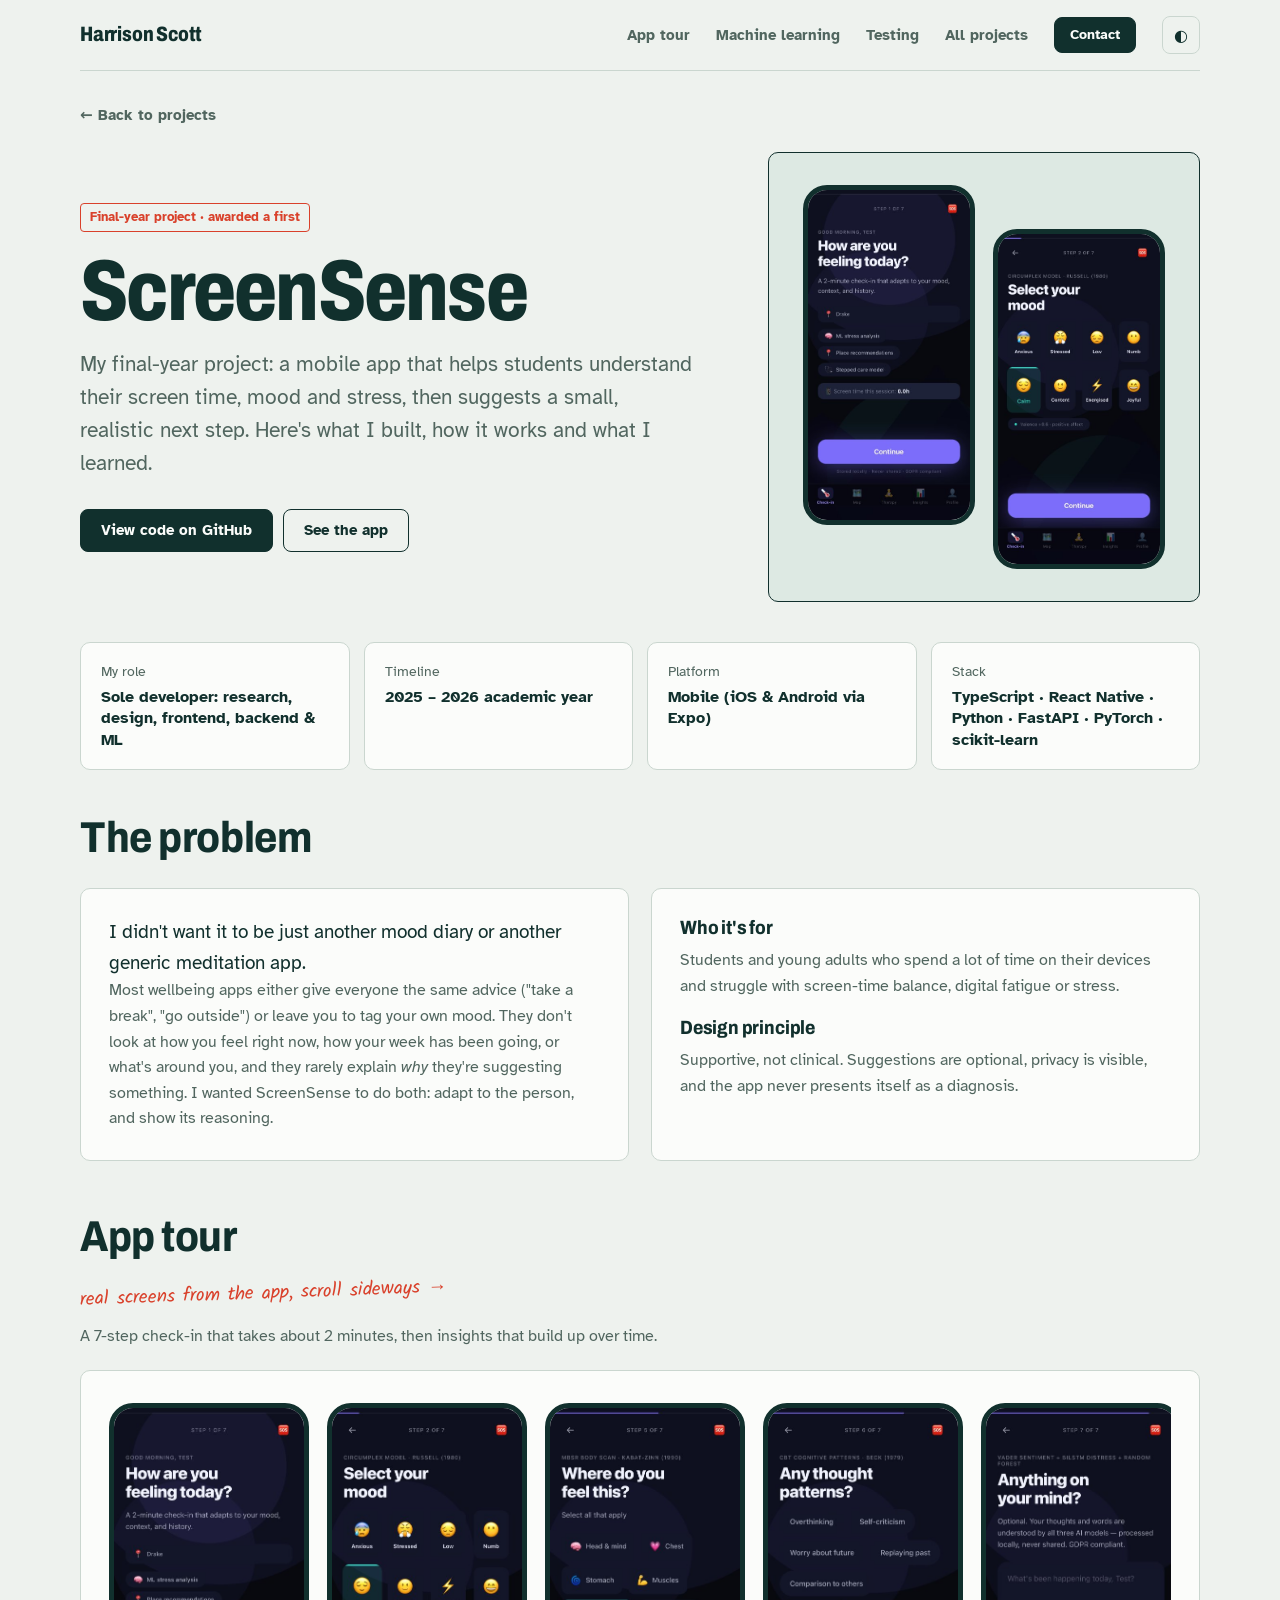
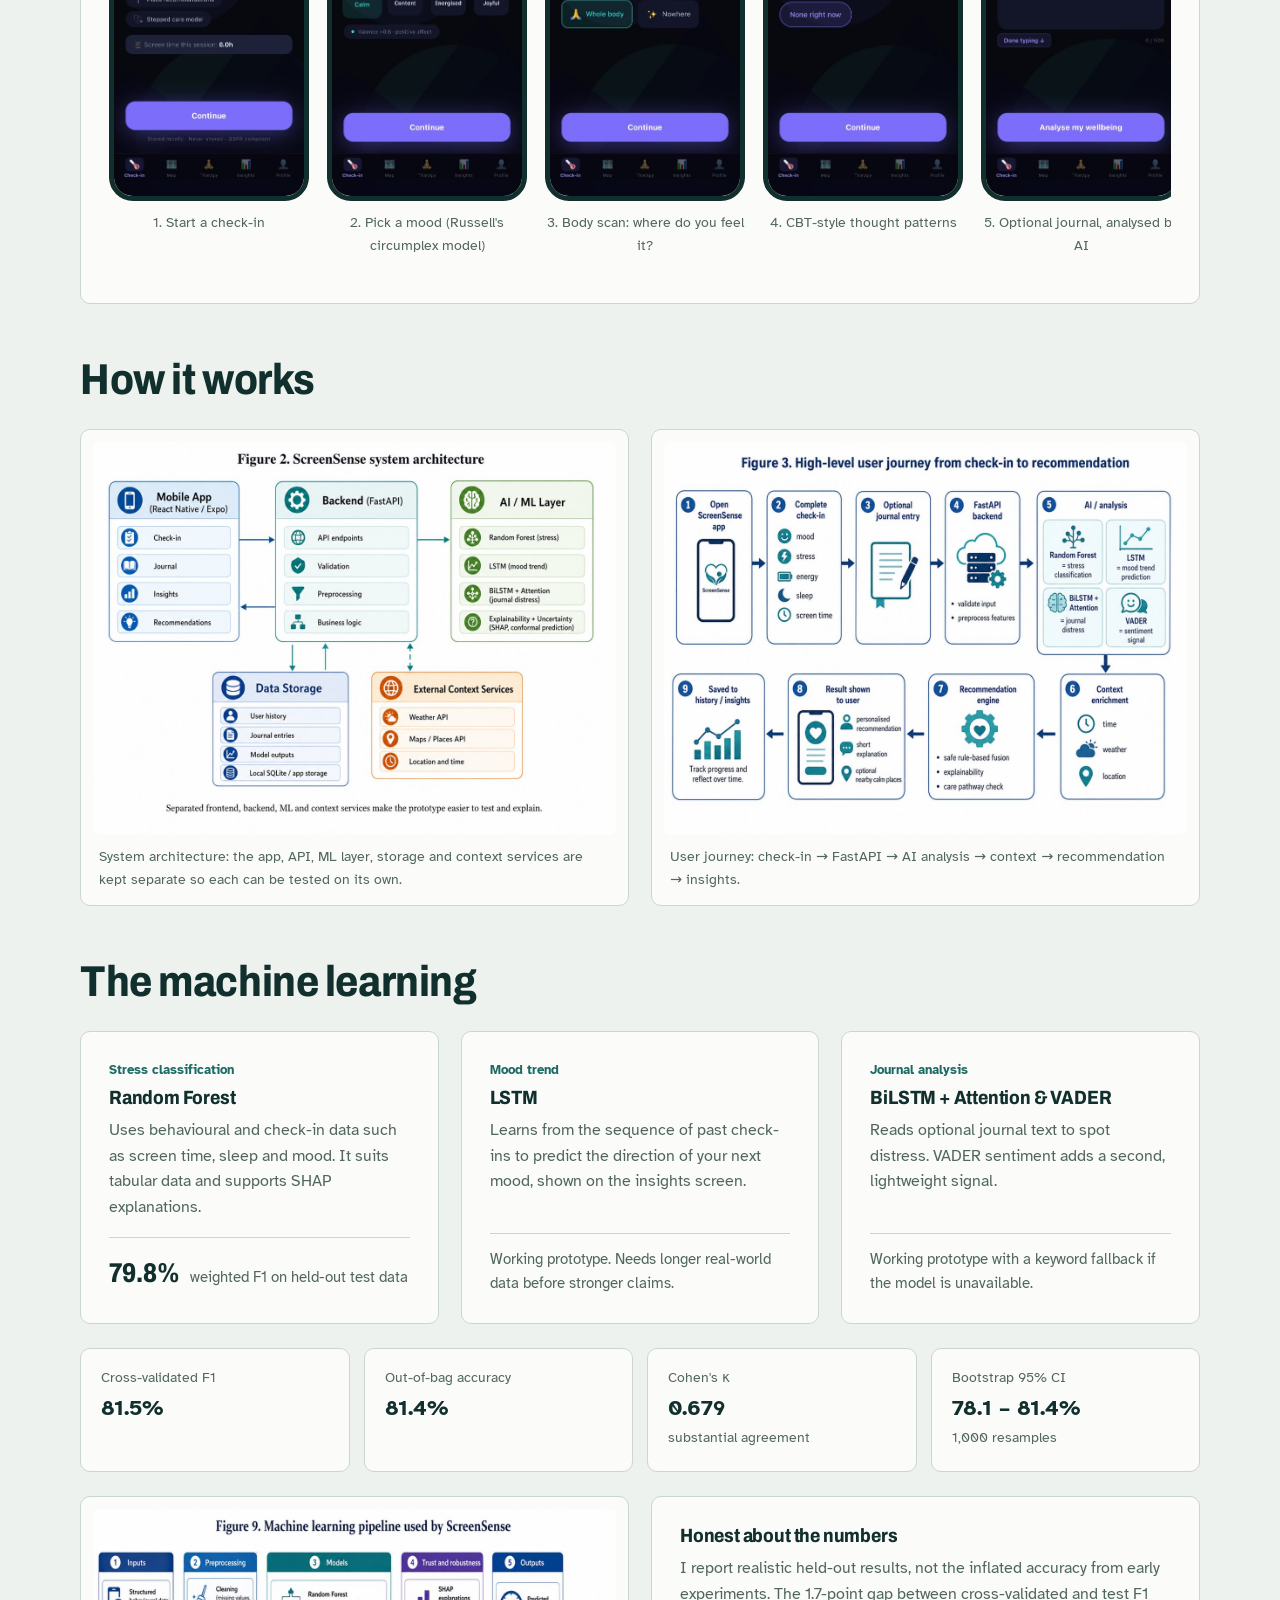
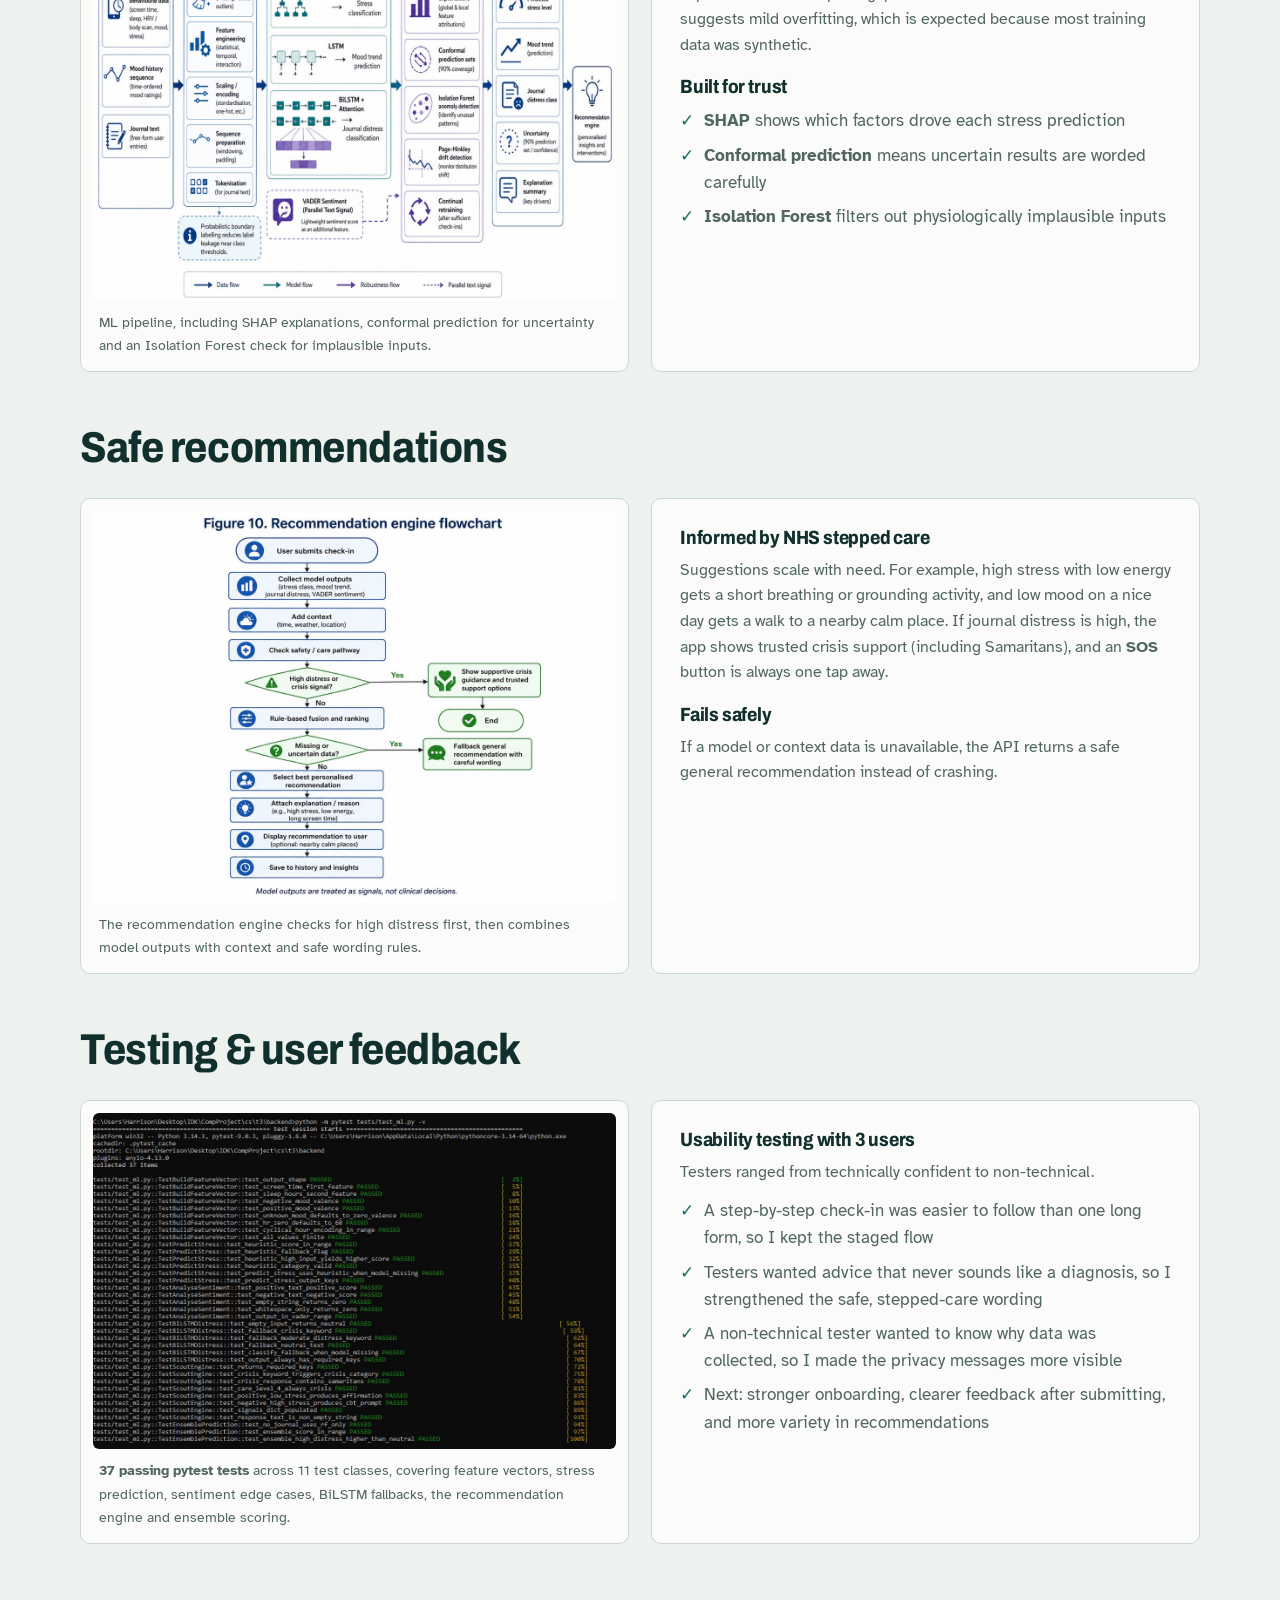
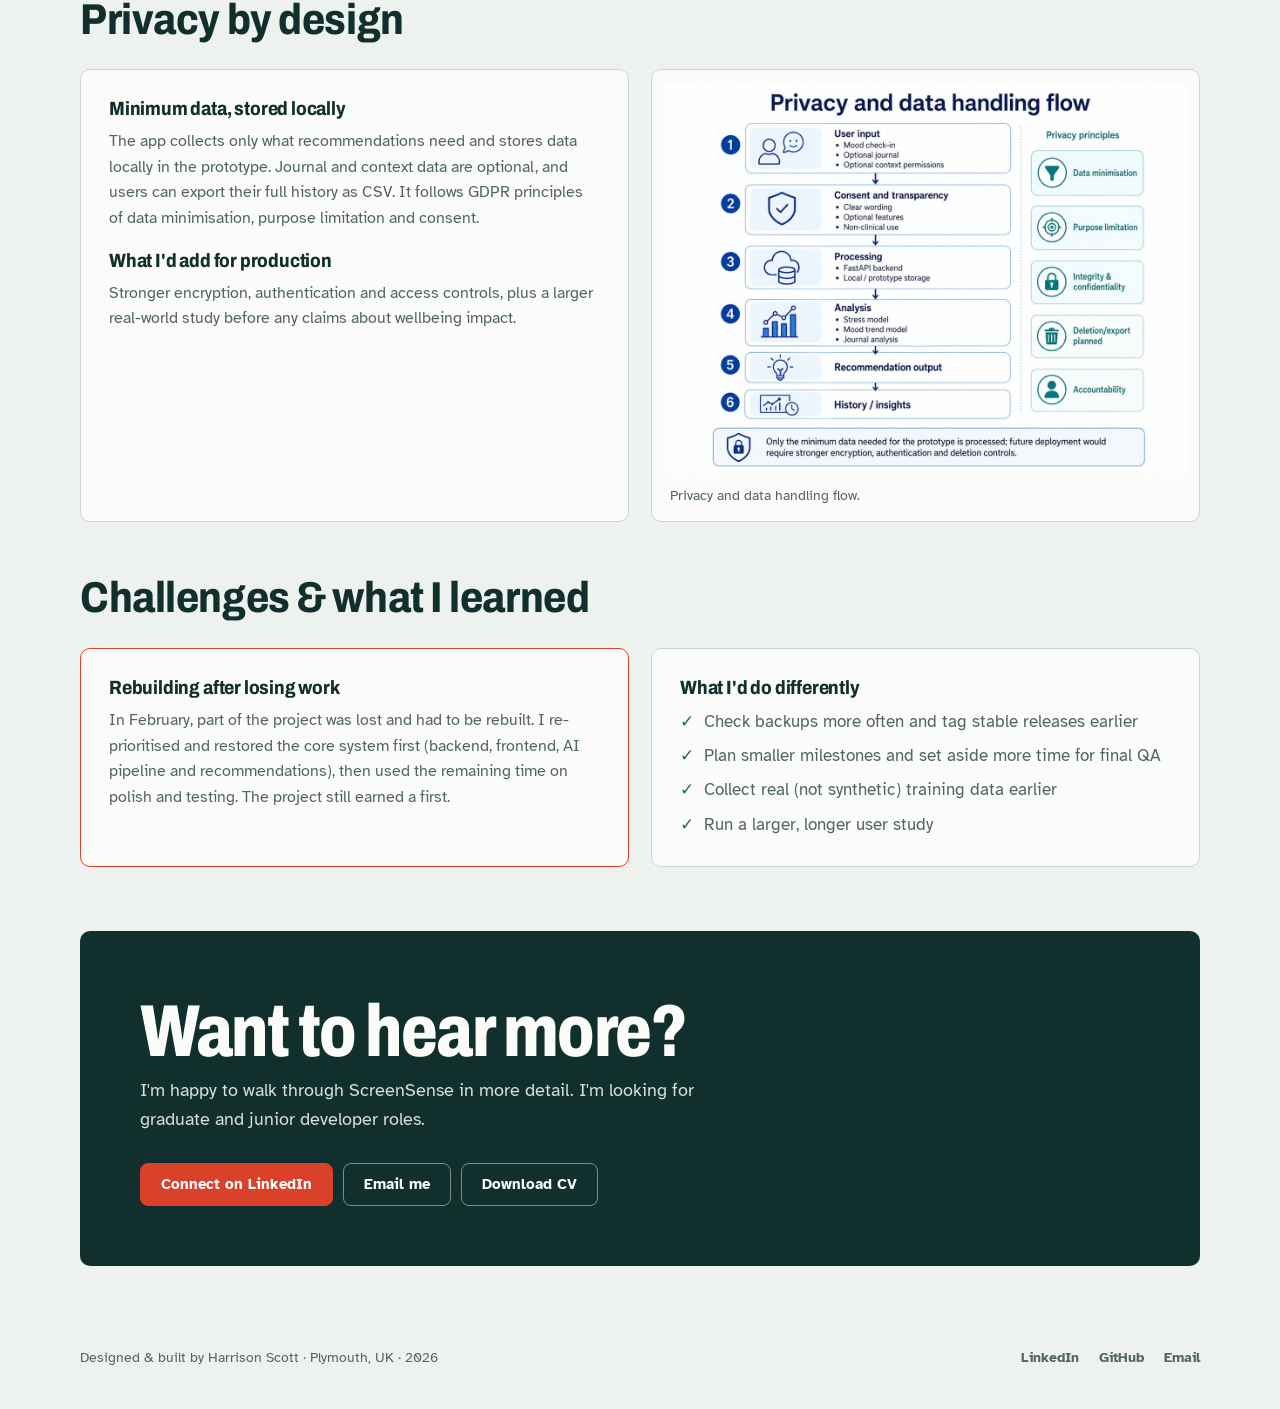
==== commit 2c63beed: "Redesign with Plymouth harbour palette, handwritten notes and a more personal voice Co-Authored-By: " ====
--- a/screensense.html
+++ b/screensense.html
@@ -12,14 +12,14 @@
   <meta property="og:image" content="https://harrisonscott9970.github.io/og-image.png" />
   <link rel="preconnect" href="https://fonts.googleapis.com" />
   <link rel="preconnect" href="https://fonts.gstatic.com" crossorigin />
-  <link href="https://fonts.googleapis.com/css2?family=Unbounded:wght@500;700&family=Instrument+Sans:wght@400;500;600&display=swap" rel="stylesheet" />
+  <link href="https://fonts.googleapis.com/css2?family=Archivo:wdth,wght@62..125,400..900&family=Atkinson+Hyperlegible:wght@400;700&family=Kalam:wght@400;700&display=swap" rel="stylesheet" />
   <link rel="stylesheet" href="style.css" />
 </head>
 <body>
   <a href="#main" class="skip">Skip to content</a>
 
   <header class="nav">
-    <a href="index.html" class="logo" aria-label="Harrison Scott, home">HS</a>
+    <a href="index.html" class="logo">Harrison Scott</a>
     <button class="nav-toggle" aria-label="Open menu" aria-expanded="false" aria-controls="nav-links">
       <span></span><span></span>
     </button>
@@ -42,8 +42,8 @@
         <p class="badge">Final-year project · awarded a first</p>
         <h1 class="case-title">ScreenSense</h1>
         <p class="hero-lead">
-          A mobile wellbeing app that helps students understand their screen time, mood and stress, then
-          suggests a small, personalised next step. It uses explainable machine learning and a safety-first design.
+          My final-year project: a mobile app that helps students understand their screen time, mood and stress,
+          then suggests a small, realistic next step. Here's what I built, how it works and what I learned.
         </p>
         <div class="actions">
           <a class="btn" href="https://github.com/Harrisonscott9970/ScreenSense" target="_blank" rel="noopener">View code on GitHub</a>
@@ -71,12 +71,12 @@
       <h2 class="section-title">The problem</h2>
       <div class="case-grid">
         <div class="card">
-          <p class="about-intro">Most wellbeing apps give everyone the same advice, or leave you to tag your own mood.</p>
-          <p class="desc">
-            Mood diaries like Daylio rely on manual tagging, and chatbot apps follow scripts. Neither looks at how
-            you feel right now, your recent trend, what you've written, or your context (time, weather, location).
-            They also rarely explain <em>why</em> they suggest something. ScreenSense combines those signals and
-            shows its reasoning.
+          <p class="about-intro">I didn't want it to be just another mood diary or another generic meditation app.</p>
+          <p class="desc">
+            Most wellbeing apps either give everyone the same advice ("take a break", "go outside") or leave you
+            to tag your own mood. They don't look at how you feel right now, how your week has been going, or what's
+            around you, and they rarely explain <em>why</em> they're suggesting something. I wanted ScreenSense to
+            do both: adapt to the person, and show its reasoning.
           </p>
         </div>
         <div class="card">
@@ -91,7 +91,8 @@
     <!-- APP TOUR -->
     <section class="case-section" id="tour">
       <h2 class="section-title">App tour</h2>
-      <p class="desc" style="margin:-12px 0 20px">A 7-step check-in that takes about 2 minutes, then insights that build up over time. Scroll sideways to see more →</p>
+      <p class="annot" style="margin-top:-14px">real screens from the app, scroll sideways →</p>
+      <p class="desc" style="margin:0 0 20px">A 7-step check-in that takes about 2 minutes, then insights that build up over time.</p>
       <div class="card">
         <div class="gallery" tabindex="0" aria-label="ScreenSense screenshots">
           <figure><img class="app-shot" src="img/screensense/checkin.jpg" alt="Check-in welcome screen" width="399" height="814" loading="lazy" /><figcaption>1. Start a check-in</figcaption></figure>
--- a/style.css
+++ b/style.css
@@ -1,41 +1,45 @@
+/* ==========================================================
+   Harrison Scott — portfolio
+   Palette: Plymouth harbour. Sea-mist paper, harbour-green ink,
+   and Smeaton's Tower red for the handwritten notes.
+   ========================================================== */
+
 /* ---------- TOKENS ---------- */
 :root {
-  --paper: #eef0f5;
-  --surface: #ffffff;
-  --ink: #141b2d;
-  --muted: #5a6378;
-  --rule: #dde1ea;
-  --signal: #2b59ff;
-  --signal-soft: #e6ecff;
-  --on-signal: #ffffff;
-  --green: #2ea043;
-  --shadow: 0 1px 2px rgba(20, 27, 45, .04), 0 8px 24px -12px rgba(20, 27, 45, .12);
-
-  --display: "Unbounded", "Arial Black", system-ui, sans-serif;
-  --body: "Instrument Sans", system-ui, -apple-system, "Segoe UI", sans-serif;
-  --radius: 18px;
-  --gap: 24px;
+  --paper: #eef2ee;
+  --surface: #fbfcfa;
+  --ink: #11302d;
+  --muted: #51665f;
+  --rule: #cad6cf;
+  --sea: #1d6b63;
+  --sea-soft: #dde9e3;
+  --accent: #d9412b;
+  --on-ink: #fbfcfa;
+
+  --display: "Archivo", "Arial Narrow", system-ui, sans-serif;
+  --body: "Atkinson Hyperlegible", system-ui, -apple-system, "Segoe UI", sans-serif;
+  --hand: "Kalam", "Comic Sans MS", cursive;
+  --radius: 10px;
+  --gap: 22px;
   --max: 1120px;
   color-scheme: light;
 }
 @media (prefers-color-scheme: dark) {
   :root:not([data-theme="light"]) {
-    --paper: #0f1422; --surface: #171e30; --ink: #e6e9f2; --muted: #9aa3b8; --rule: #283149;
-    --signal: #7c9bff; --signal-soft: #1f2a4d; --on-signal: #0f1422; --green: #3fb950;
-    --shadow: 0 1px 2px rgba(0, 0, 0, .2), 0 8px 24px -12px rgba(0, 0, 0, .5);
+    --paper: #0c1d1b; --surface: #122a27; --ink: #e6eeea; --muted: #9bb0a9; --rule: #23413c;
+    --sea: #72c3b6; --sea-soft: #17342f; --accent: #ff6d52; --on-ink: #0c1d1b;
     color-scheme: dark;
   }
 }
 :root[data-theme="dark"] {
-  --paper: #0f1422; --surface: #171e30; --ink: #e6e9f2; --muted: #9aa3b8; --rule: #283149;
-  --signal: #7c9bff; --signal-soft: #1f2a4d; --on-signal: #0f1422; --green: #3fb950;
-  --shadow: 0 1px 2px rgba(0, 0, 0, .2), 0 8px 24px -12px rgba(0, 0, 0, .5);
+  --paper: #0c1d1b; --surface: #122a27; --ink: #e6eeea; --muted: #9bb0a9; --rule: #23413c;
+  --sea: #72c3b6; --sea-soft: #17342f; --accent: #ff6d52; --on-ink: #0c1d1b;
   color-scheme: dark;
 }
 
 /* ---------- BASE ---------- */
 * { box-sizing: border-box; margin: 0; padding: 0; }
-html { scroll-behavior: smooth; scroll-padding-top: 84px; }
+html { scroll-behavior: smooth; scroll-padding-top: 80px; }
 body {
   font-family: var(--body);
   font-size: 1.0625rem;
@@ -47,43 +51,65 @@
 }
 a { color: inherit; }
 ul, ol { list-style: none; }
-:focus-visible { outline: 2px solid var(--signal); outline-offset: 3px; border-radius: 6px; }
+:focus-visible { outline: 2.5px solid var(--accent); outline-offset: 3px; border-radius: 4px; }
 .skip { position: absolute; left: -999px; top: 8px; }
 .skip:focus { left: 16px; background: var(--surface); padding: 8px 12px; z-index: 100; }
 
-h1, h2, h3 { font-family: var(--display); font-weight: 500; letter-spacing: -0.02em; line-height: 1.15; }
-
-/* The one box style used everywhere */
+h1, h2, h3 {
+  font-family: var(--display); font-weight: 750; font-stretch: 88%;
+  letter-spacing: -0.01em; line-height: 1.1;
+}
+.eyebrow { font-weight: 700; font-size: .95rem; color: var(--sea); margin-bottom: 14px; }
+.card-label {
+  font-family: var(--display); font-weight: 700; font-stretch: 88%;
+  font-size: .8rem; letter-spacing: .08em; text-transform: uppercase; color: var(--sea); margin-bottom: 10px;
+}
+
+/* The one box style used everywhere: crisp border, no shadow */
 .card {
   background: var(--surface);
-  border: 1px solid var(--rule);
+  border: 1.5px solid var(--rule);
   border-radius: var(--radius);
-  box-shadow: var(--shadow);
   padding: 28px;
+}
+
+/* ---------- HANDWRITTEN NOTES (the signature) ---------- */
+.annot {
+  font-family: var(--hand); font-weight: 400; font-size: 1.2rem; line-height: 1.2;
+  color: var(--accent);
+  display: inline-flex; align-items: flex-start; gap: 6px;
+  transform: rotate(-2deg); transform-origin: left center;
+  margin-block: 2px 12px;
+}
+.annot svg { flex: none; width: 34px; height: 22px; fill: none; stroke: currentColor; stroke-width: 2; stroke-linecap: round; stroke-linejoin: round; margin-top: -4px; }
+.annot-small { font-size: 1.08rem; margin-block: -4px 8px; }
+.annot-hero { margin-top: 16px; }
+.scribble { position: relative; white-space: nowrap; color: var(--ink); }
+.scribble svg {
+  position: absolute; left: -2px; right: -2px; bottom: -7px; width: calc(100% + 4px); height: 10px;
+  fill: none; stroke: var(--accent); stroke-width: 2.5; stroke-linecap: round;
 }
 
 /* ---------- NAV ---------- */
 .nav {
-  position: sticky; top: 12px; z-index: 40;
-  max-width: var(--max); margin: 12px auto 0;
+  position: sticky; top: 0; z-index: 40;
+  max-width: var(--max); margin: 0 auto;
   display: flex; align-items: center; justify-content: space-between;
-  padding: 10px 12px 10px 14px;
-  background: color-mix(in srgb, var(--surface) 85%, transparent);
-  border: 1px solid var(--rule); border-radius: 16px;
-  box-shadow: var(--shadow);
-  backdrop-filter: blur(12px);
+  padding-block: 16px;
+  background: color-mix(in srgb, var(--paper) 92%, transparent);
+  border-bottom: 1.5px solid var(--rule);
+  backdrop-filter: blur(8px);
 }
 .logo {
-  font-family: var(--display); font-weight: 700; font-size: .9rem; text-decoration: none;
-  width: 40px; height: 40px; display: grid; place-items: center;
-  background: var(--ink); color: var(--paper); border-radius: 10px;
+  font-family: var(--display); font-weight: 800; font-stretch: 80%;
+  font-size: 1.3rem; letter-spacing: -0.01em; text-decoration: none;
 }
 .nav-links { display: flex; align-items: center; gap: 26px; font-size: .95rem; }
-.nav-links a:not(.btn) { text-decoration: none; color: var(--muted); font-weight: 500; }
+.nav-links a:not(.btn) { text-decoration: none; color: var(--muted); font-weight: 700; }
 .nav-links a:not(.btn):hover { color: var(--ink); }
 .theme-toggle {
-  width: 38px; height: 38px; border-radius: 10px; cursor: pointer;
-  background: transparent; color: var(--ink); border: 1px solid var(--rule); font-size: 1rem;
+  width: 38px; height: 38px; border-radius: 8px; cursor: pointer;
+  background: transparent; color: var(--ink); border: 1.5px solid var(--rule); font-size: 1rem;
 }
 .nav-toggle { display: none; width: 40px; height: 40px; background: none; border: 0; cursor: pointer; position: relative; }
 .nav-toggle span { position: absolute; left: 9px; right: 9px; height: 2px; background: var(--ink); transition: transform .25s; }
@@ -94,225 +120,187 @@
 
 /* ---------- BUTTONS ---------- */
 .btn {
-  display: inline-flex; align-items: center; justify-content: center; gap: 10px;
-  padding: 14px 22px; border-radius: 12px;
-  font: 600 .95rem/1 var(--body); text-decoration: none;
-  background: var(--signal); color: var(--on-signal); border: 1.5px solid var(--signal);
-  transition: transform .15s ease;
-}
-.btn:hover { transform: translateY(-2px); }
-.btn-outline { background: var(--surface); color: var(--ink); border-color: var(--rule); }
-.btn-outline:hover { border-color: var(--ink); }
-.btn-small { padding: 10px 16px; font-size: .875rem; border-radius: 10px; }
-.actions { display: flex; flex-wrap: wrap; gap: 12px; }
-
-/* Chips (tags) */
-.chips { display: flex; flex-wrap: wrap; gap: 8px; }
+  display: inline-flex; align-items: center; justify-content: center; gap: 9px;
+  padding: 13px 20px; border-radius: 8px;
+  font: 700 .95rem/1 var(--body); text-decoration: none;
+  background: var(--ink); color: var(--on-ink); border: 1.5px solid var(--ink);
+  transition: background-color .15s ease, border-color .15s ease, color .15s ease;
+}
+.btn:hover { background: var(--sea); border-color: var(--sea); }
+.btn-outline { background: transparent; color: var(--ink); border-color: var(--ink); }
+.btn-outline:hover { background: var(--ink); color: var(--on-ink); border-color: var(--ink); }
+.btn-small { padding: 10px 15px; font-size: .875rem; }
+.actions { display: flex; flex-wrap: wrap; gap: 10px; }
+
+/* Tags: squared, outlined */
+.chips { display: flex; flex-wrap: wrap; gap: 7px; }
 .chips li {
-  font-size: .8rem; font-weight: 500; padding: 5px 12px; border-radius: 999px;
-  background: var(--signal-soft); color: var(--signal);
+  font-size: .82rem; font-weight: 700; padding: 3px 9px; border-radius: 4px;
+  border: 1.5px solid var(--rule); color: var(--ink);
 }
 
 /* ---------- HERO ---------- */
 .hero {
   max-width: var(--max); margin: 0 auto;
-  display: grid; grid-template-columns: 1.25fr .85fr; gap: 40px; align-items: center;
-  padding-block: clamp(56px, 10vh, 110px) 72px;
-}
-.status {
-  display: inline-flex; align-items: center; gap: 10px;
-  font-size: .9rem; font-weight: 500;
-  padding: 7px 14px 7px 12px; border: 1px solid var(--rule); border-radius: 999px; background: var(--surface);
-}
-.dot { width: 8px; height: 8px; border-radius: 50%; background: var(--green); box-shadow: 0 0 0 4px color-mix(in srgb, var(--green) 22%, transparent); }
+  display: grid; grid-template-columns: 1.3fr .8fr; gap: 48px; align-items: center;
+  padding-block: clamp(56px, 11vh, 120px) 64px;
+}
 .hero-name {
-  font-weight: 700;
-  font-size: clamp(2.6rem, 6.4vw, 5.2rem);
-  line-height: 1; letter-spacing: -0.04em;
-  margin-block: 22px 22px;
-}
-.hero-lead { font-size: clamp(1.08rem, 1.7vw, 1.25rem); max-width: 46ch; color: var(--muted); margin-bottom: 30px; }
+  font-weight: 800; font-stretch: 78%;
+  font-size: clamp(3.2rem, 8.5vw, 6.6rem);
+  line-height: .92; letter-spacing: -0.02em;
+  margin-bottom: 22px;
+}
+.hero-lead { font-size: clamp(1.1rem, 1.8vw, 1.3rem); max-width: 44ch; color: var(--muted); margin-bottom: 28px; }
 
 /* Profile card */
-.profile { padding: 26px; }
-.profile-head { display: flex; align-items: center; gap: 16px; }
-.avatar {
-  flex: none; width: 64px; height: 64px; border-radius: 16px; display: grid; place-items: center;
-  font-family: var(--display); font-weight: 700; font-size: 1.2rem;
-  background: var(--signal); color: var(--on-signal);
-}
-.profile-name { font-family: var(--display); font-weight: 500; font-size: 1.1rem; }
-.profile-role { color: var(--muted); font-size: .95rem; }
-.profile-stats { display: grid; grid-template-columns: repeat(3, 1fr); gap: 10px; margin-block: 22px; }
-.profile-stats li {
-  background: var(--paper); border-radius: 12px; padding: 12px 10px; text-align: center;
-}
-.profile-stats strong { display: block; font-family: var(--display); font-weight: 500; font-size: 1.25rem; }
-.profile-stats span { display: block; font-size: .74rem; color: var(--muted); line-height: 1.3; margin-top: 2px; }
+.profile { padding: 24px 26px; border-color: var(--ink); }
 .profile-list li {
-  display: flex; justify-content: space-between; gap: 16px;
-  padding-block: 10px; border-top: 1px solid var(--rule); font-size: .92rem; font-weight: 500; text-align: right;
-}
-.profile-list span { color: var(--muted); font-weight: 400; text-align: left; }
+  display: grid; grid-template-columns: 110px 1fr; gap: 12px;
+  padding-block: 11px; border-top: 1.5px solid var(--rule); font-weight: 700; font-size: .96rem;
+}
+.profile-list li:first-child { border-top: 0; }
+.profile-list span { color: var(--muted); font-weight: 400; }
 
 /* ---------- SECTIONS ---------- */
 .section { max-width: var(--max); margin: 0 auto; padding-block: 56px; }
-.section-title { font-size: clamp(1.7rem, 3.4vw, 2.4rem); margin-bottom: 28px; }
-.card h3 { font-size: 1.1rem; margin-bottom: 10px; }
-.desc { color: var(--muted); font-size: .98rem; }
+.section-title { font-size: clamp(1.9rem, 3.8vw, 2.7rem); margin-bottom: 26px; }
+.card h3 { font-size: 1.2rem; margin-bottom: 10px; }
+.desc { color: var(--muted); font-size: 1rem; }
 
 /* About */
 .about { display: grid; grid-template-columns: 1.4fr 1fr; gap: var(--gap); }
-.about-intro { font-size: 1.18rem; margin-bottom: 16px; }
-.about-text p:not(.about-intro) { color: var(--muted); }
-.facts dl div { padding-block: 12px; border-top: 1px solid var(--rule); }
-.facts dt { font-size: .8rem; color: var(--muted); }
-.facts dd { font-weight: 500; }
+.about-intro { font-size: 1.2rem; color: var(--ink) !important; }
+.about-text p { color: var(--muted); }
+.about-text p + p { margin-top: 14px; }
+.facts dl div { padding-block: 11px; border-top: 1.5px solid var(--rule); }
+.facts dl div:first-child { border-top: 0; }
+.facts dt { font-size: .85rem; color: var(--muted); }
+.facts dd { font-weight: 700; }
 
 /* Skills */
 .skills { display: grid; grid-template-columns: repeat(2, 1fr); gap: var(--gap); }
-.skill-group h3 { margin-bottom: 16px; }
+.skill-group h3 { margin-bottom: 14px; }
 
 /* Featured project */
-.featured { display: grid; grid-template-columns: .9fr 1.1fr; padding: 0; overflow: hidden; margin-bottom: var(--gap); }
-.featured-art {
-  display: grid; place-items: center; padding: 40px 24px;
-  background: linear-gradient(160deg, var(--signal-soft), var(--paper));
-}
-.featured-body { padding: 36px; display: flex; flex-direction: column; align-items: flex-start; }
-.featured-body h3 { font-size: clamp(1.6rem, 3vw, 2.1rem); margin-bottom: 12px; }
-.featured-body > p:not(.badge) { color: var(--muted); }
+.featured { display: grid; grid-template-columns: .9fr 1.1fr; padding: 0; overflow: hidden; margin-bottom: var(--gap); border-color: var(--ink); }
+.featured-art { display: grid; place-items: center; padding: 40px 24px; background: var(--sea-soft); }
+.featured-body { padding: 34px 36px; display: flex; flex-direction: column; align-items: flex-start; }
+.featured-body h3 { font-size: clamp(1.9rem, 3.4vw, 2.6rem); font-stretch: 80%; margin-bottom: 6px; }
+.featured-body > p:not(.badge):not(.annot) { color: var(--muted); }
 .badge {
-  font-size: .8rem; font-weight: 600; color: var(--green); margin-bottom: 12px;
-  background: color-mix(in srgb, var(--green) 14%, transparent); padding: 5px 12px; border-radius: 999px;
-}
-.points { margin-block: 16px 20px; display: grid; gap: 8px; }
-.points li { position: relative; padding-left: 22px; }
-.points li::before { content: "✓"; position: absolute; left: 0; color: var(--signal); font-weight: 700; }
-.featured-body .chips { margin-bottom: 22px; }
-
-/* Phone mockup (decorative) */
-.phone {
-  width: 230px; border-radius: 34px; padding: 34px 16px 20px; position: relative;
-  background: #ffffff; color: #141b2d;
-  border: 8px solid #141b2d; box-shadow: 0 24px 50px -20px rgba(20, 27, 45, .45);
-}
-.phone-notch { position: absolute; top: 8px; left: 50%; translate: -50% 0; width: 70px; height: 14px; border-radius: 10px; background: #141b2d; }
-.ph-title { font-weight: 600; font-size: .95rem; margin-bottom: 10px; }
-.ph-moods { display: flex; justify-content: space-between; margin-bottom: 14px; }
-.ph-moods span { width: 40px; height: 40px; display: grid; place-items: center; border-radius: 12px; background: #eef0f5; font-size: 1.2rem; }
-.ph-moods span.on { background: #2b59ff; }
-.ph-card { background: #e6ecff; border-radius: 12px; padding: 10px 12px; margin-bottom: 14px; }
-.ph-label { font-size: .68rem; color: #5a6378; font-weight: 500; }
-.ph-text { font-size: .85rem; font-weight: 600; color: #141b2d; line-height: 1.3; }
-.ph-bars { display: flex; align-items: flex-end; gap: 6px; height: 70px; margin-top: 8px; }
-.ph-bars i { flex: 1; background: #2b59ff; border-radius: 4px 4px 2px 2px; opacity: .85; }
-.ph-bars i:nth-child(n+5) { background: #2ea043; }
+  font-size: .8rem; font-weight: 700; color: var(--accent); margin-bottom: 12px;
+  border: 1.5px solid currentColor; padding: 3px 9px; border-radius: 4px;
+}
+.points { margin-block: 16px 22px; display: grid; gap: 7px; }
+.points li { position: relative; padding-left: 24px; }
+.points li::before { content: "✓"; position: absolute; left: 0; color: var(--sea); font-weight: 700; }
+.featured-actions { display: flex; flex-wrap: wrap; gap: 10px; }
+
+/* Real app screenshots */
+.shots { display: flex; justify-content: center; align-items: flex-start; gap: 18px; text-decoration: none; }
+.app-shot {
+  display: block; width: min(44%, 210px); height: auto;
+  border-radius: 24px; border: 5px solid #11302d; background: #11302d;
+}
+.shots .app-shot + .app-shot { margin-top: 44px; }
 
 /* Project grid */
 .projects { display: grid; grid-template-columns: repeat(3, 1fr); gap: var(--gap); }
-.project { display: flex; flex-direction: column; transition: transform .2s ease, border-color .2s ease; }
-.project:hover { transform: translateY(-4px); border-color: var(--signal); }
-.kind { font-size: .78rem; font-weight: 600; color: var(--signal); margin-bottom: 8px; }
+.project { display: flex; flex-direction: column; transition: border-color .2s ease; }
+.project:hover { border-color: var(--ink); }
+.kind { font-size: .82rem; font-weight: 700; color: var(--sea); margin-bottom: 6px; }
 .project .desc { margin-bottom: 18px; }
 .project .chips { margin-top: auto; }
-.links { display: flex; flex-wrap: wrap; gap: 18px; margin-top: 16px; padding-top: 14px; border-top: 1px solid var(--rule); }
-.links a { font-weight: 600; font-size: .92rem; color: var(--signal); text-decoration: none; }
-.links a:hover { text-decoration: underline; }
+.links { display: flex; flex-wrap: wrap; gap: 18px; margin-top: 16px; padding-top: 14px; border-top: 1.5px solid var(--rule); }
+.links a { font-weight: 700; font-size: .92rem; color: var(--sea); text-decoration: none; }
+.links a:hover { text-decoration: underline; text-underline-offset: 3px; }
 .links .note { font-size: .92rem; color: var(--muted); }
+.project-thumb {
+  display: block; margin: -28px -28px 20px; aspect-ratio: 16 / 9; overflow: hidden;
+  border-radius: calc(var(--radius) - 1.5px) calc(var(--radius) - 1.5px) 0 0;
+  border-bottom: 1.5px solid var(--rule); background: var(--sea-soft); position: relative;
+}
+.project-thumb img { width: 100%; height: 100%; object-fit: cover; display: block; }
+.play {
+  position: absolute; inset: 0; margin: auto; width: 52px; height: 52px; border-radius: 50%;
+  background: rgba(17, 48, 45, .78); color: #fff; display: grid; place-items: center; font-size: 1rem; padding-left: 3px;
+}
+.project-thumb-blank { display: grid; place-items: center; }
+.thumb-video { display: flex; flex-direction: column; align-items: center; justify-content: center; gap: 12px; text-decoration: none; }
+.thumb-video .play { position: static; margin: 0; }
+.project-thumb-blank span:not(.play) {
+  font-family: var(--display); font-weight: 750; font-stretch: 80%; font-size: 1.3rem; color: var(--sea);
+}
 
 /* Timeline */
-.timeline { display: grid; gap: 16px; }
-.timeline li { display: grid; grid-template-columns: 160px 1fr; gap: 24px; align-items: start; padding: 24px 28px; }
+.timeline { display: grid; gap: 14px; }
+.timeline li { display: grid; grid-template-columns: 150px 1fr; gap: 24px; align-items: start; padding: 22px 26px; }
 .when {
-  font-size: .85rem; font-weight: 600; color: var(--muted);
-  background: var(--paper); border-radius: 999px; padding: 5px 12px; width: fit-content;
+  font-size: .85rem; font-weight: 700; color: var(--sea);
+  background: var(--sea-soft); border-radius: 4px; padding: 4px 10px; width: fit-content;
 }
 .timeline h3 { margin-bottom: 2px; }
-.where { font-size: .92rem; color: var(--signal); font-weight: 500; margin-bottom: 6px; }
-.timeline li.is-now { border-color: var(--signal); }
-.timeline li.is-now .when { background: var(--signal); color: var(--on-signal); }
+.where { font-size: .92rem; color: var(--muted); font-weight: 700; margin-bottom: 6px; }
+.timeline li.is-now { border-color: var(--accent); }
+.timeline li.is-now .when { background: var(--accent); color: #fff; }
 
 /* Contact */
 .contact-card {
-  background: var(--ink); color: var(--paper);
-  border-radius: 24px; padding: clamp(32px, 6vw, 64px);
-  box-shadow: var(--shadow);
-}
-.contact-title { font-size: clamp(2rem, 5.5vw, 3.8rem); font-weight: 700; letter-spacing: -0.035em; margin-bottom: 16px; }
-.contact-lead { font-size: 1.15rem; opacity: .8; max-width: 52ch; margin-bottom: 30px; }
-.contact-card .btn-outline { background: transparent; color: var(--paper); border-color: color-mix(in srgb, var(--paper) 40%, transparent); }
-.contact-card .btn-outline:hover { border-color: var(--paper); }
+  background: var(--ink); color: var(--on-ink);
+  border-radius: var(--radius); padding: clamp(32px, 6vw, 60px);
+}
+.contact-title { font-size: clamp(2.6rem, 7vw, 4.6rem); font-weight: 800; font-stretch: 78%; letter-spacing: -0.02em; margin-bottom: 4px; }
+.annot-light { color: #ff8a73; }
+.contact-lead { font-size: 1.15rem; opacity: .85; max-width: 52ch; margin-bottom: 28px; }
+.contact-card .btn { background: var(--accent); border-color: var(--accent); color: #fff; }
+.contact-card .btn:hover { filter: brightness(1.08); }
+.contact-card .btn-outline { background: transparent; color: var(--on-ink); border-color: color-mix(in srgb, var(--on-ink) 45%, transparent); }
+.contact-card .btn-outline:hover { border-color: var(--on-ink); filter: none; }
 
 /* Footer */
 .footer {
   max-width: var(--max); margin: 0 auto; padding-block: 24px 40px;
   display: flex; flex-wrap: wrap; justify-content: space-between; gap: 12px;
-  font-size: .875rem; color: var(--muted);
+  font-size: .9rem; color: var(--muted);
 }
 .socials { display: flex; gap: 20px; }
-.socials a { text-decoration: none; font-weight: 500; }
-.socials a:hover { color: var(--signal); }
+.socials a { text-decoration: none; font-weight: 700; }
+.socials a:hover { color: var(--accent); }
 
 /* ---------- CASE STUDY PAGE ---------- */
 .case { max-width: var(--max); margin: 0 auto; }
-.back { display: inline-block; margin-top: 36px; font-weight: 600; font-size: .95rem; color: var(--muted); text-decoration: none; }
-.back:hover { color: var(--signal); }
-.case-hero { display: grid; grid-template-columns: 1.2fr .8fr; gap: 40px; align-items: center; padding-block: 28px 40px; }
+.back { display: inline-block; margin-top: 32px; font-weight: 700; font-size: .95rem; color: var(--muted); text-decoration: none; }
+.back:hover { color: var(--accent); }
+.case-hero { display: grid; grid-template-columns: 1.2fr .8fr; gap: 40px; align-items: center; padding-block: 24px 40px; }
 .case-hero .badge { display: inline-block; }
-.case-title { font-weight: 700; font-size: clamp(2.6rem, 6vw, 4.6rem); letter-spacing: -0.04em; line-height: 1; margin-block: 8px 20px; }
-.case-art { display: grid; place-items: center; padding: 36px 20px; background: linear-gradient(160deg, var(--signal-soft), var(--surface)); }
-.glance { display: grid; grid-template-columns: repeat(4, 1fr); gap: 16px; }
-.glance li { padding: 20px 22px; }
-.glance span { display: block; font-size: .8rem; color: var(--muted); margin-bottom: 4px; }
-.glance strong { font-weight: 600; font-size: .98rem; line-height: 1.35; display: block; }
-.case-section { padding-block: 48px 8px; }
+.case-title { font-weight: 800; font-stretch: 78%; font-size: clamp(3rem, 7vw, 5.4rem); letter-spacing: -0.02em; line-height: .95; margin-block: 6px 16px; }
+.case-art { display: grid; place-items: center; padding: 32px 20px; background: var(--sea-soft); border-color: var(--ink); }
+.glance { display: grid; grid-template-columns: repeat(4, 1fr); gap: 14px; }
+.glance li { padding: 18px 20px; }
+.glance span { display: block; font-size: .85rem; color: var(--muted); margin-bottom: 4px; }
+.glance strong { font-weight: 700; font-size: 1rem; line-height: 1.35; display: block; }
+.case-section { padding-block: 44px 8px; }
 .case-grid { display: grid; grid-template-columns: repeat(2, 1fr); gap: var(--gap); }
-.flow { display: grid; grid-template-columns: repeat(4, 1fr); gap: 16px; counter-reset: none; }
-.step {
-  display: grid; place-items: center; width: 34px; height: 34px; border-radius: 10px; margin-bottom: 14px;
-  background: var(--signal); color: var(--on-signal); font-weight: 700; font-size: .95rem;
-}
 .models { display: grid; grid-template-columns: repeat(3, 1fr); gap: var(--gap); }
 .model { display: flex; flex-direction: column; }
-.metric { margin-top: auto; padding-top: 16px; border-top: 1px solid var(--rule); color: var(--muted); font-size: .92rem; }
 .model .desc { margin-bottom: 16px; }
-.metric strong { font-family: var(--display); font-weight: 500; font-size: 1.5rem; color: var(--ink); margin-right: 6px; }
-.footnote { margin-top: 14px; font-size: .85rem; color: var(--muted); }
-.card.highlight { border-color: var(--green); }
+.metric { margin-top: auto; padding-top: 14px; border-top: 1.5px solid var(--rule); color: var(--muted); font-size: .92rem; }
+.metric strong { font-family: var(--display); font-weight: 800; font-stretch: 80%; font-size: 1.7rem; color: var(--ink); margin-right: 6px; }
+.footnote { margin-top: 14px; font-size: .88rem; color: var(--muted); }
+.card.highlight { border-color: var(--accent); }
 .case-grid .points { margin-block: 4px 0; color: var(--muted); }
-
-/* Project thumbnails & extra links */
-.project-thumb { display: block; margin: -28px -28px 20px; aspect-ratio: 16 / 9; overflow: hidden; border-radius: var(--radius) var(--radius) 0 0; background: var(--paper); position: relative; }
-.project-thumb img { width: 100%; height: 100%; object-fit: cover; display: block; transition: transform .3s ease; }
-.project:hover .project-thumb img { transform: scale(1.03); }
-.play {
-  position: absolute; inset: 0; margin: auto; width: 54px; height: 54px; border-radius: 50%;
-  background: rgba(20, 27, 45, .72); color: #fff; display: grid; place-items: center; font-size: 1.1rem; padding-left: 3px;
-}
-.project-thumb-blank { display: grid; place-items: center; background: linear-gradient(150deg, var(--signal-soft), var(--paper)); }
-.project-thumb-blank span { font-family: var(--display); font-weight: 500; font-size: 1.05rem; color: var(--signal); }
-.featured-actions { display: flex; flex-wrap: wrap; gap: 10px; }
-
-/* Real app screenshots */
-.shots { display: flex; justify-content: center; align-items: flex-start; gap: 18px; text-decoration: none; }
-.app-shot {
-  display: block; width: min(44%, 210px); height: auto;
-  border-radius: 26px; border: 5px solid #141b2d; background: #141b2d;
-  box-shadow: 0 24px 50px -22px rgba(20, 27, 45, .55);
-}
-.shots .app-shot + .app-shot { margin-top: 44px; }
 .gallery { display: flex; gap: 18px; overflow-x: auto; padding: 4px 4px 18px; scroll-snap-type: x mandatory; }
 .gallery figure { flex: 0 0 200px; scroll-snap-align: start; }
 .gallery .app-shot { width: 100%; }
-.gallery figcaption { font-size: .88rem; color: var(--muted); margin-top: 10px; text-align: center; }
+.gallery figcaption { font-size: .9rem; color: var(--muted); margin-top: 10px; text-align: center; }
 .diagram { padding: 12px; }
-.diagram img { width: 100%; height: auto; display: block; border-radius: 10px; }
-.diagram figcaption { font-size: .88rem; color: var(--muted); padding: 10px 6px 2px; }
+.diagram img { width: 100%; height: auto; display: block; border-radius: 6px; }
+.diagram figcaption { font-size: .9rem; color: var(--muted); padding: 10px 6px 2px; }
 
 /* ---------- RESPONSIVE ---------- */
 @media (max-width: 960px) {
-  .hero { grid-template-columns: 1fr; }
+  .hero { grid-template-columns: 1fr; gap: 32px; }
   .profile { max-width: 520px; }
   .about, .featured { grid-template-columns: 1fr; }
   .projects { grid-template-columns: 1fr 1fr; }
@@ -320,24 +308,25 @@
 @media (max-width: 680px) {
   .nav-toggle { display: block; }
   .nav-links {
-    position: absolute; top: calc(100% + 8px); left: 0; right: 0;
-    flex-direction: column; align-items: stretch; gap: 6px; padding: 12px;
-    background: var(--surface); border: 1px solid var(--rule); border-radius: 16px; box-shadow: var(--shadow);
-    opacity: 0; visibility: hidden; transform: translateY(-8px); transition: opacity .2s, transform .2s, visibility .2s;
+    position: absolute; top: 100%; left: 0; right: 0;
+    flex-direction: column; align-items: stretch; gap: 4px; padding: 12px 0 16px;
+    background: var(--paper); border-bottom: 1.5px solid var(--rule);
+    opacity: 0; visibility: hidden; transform: translateY(-6px); transition: opacity .2s, transform .2s, visibility .2s;
   }
-  .nav-links a:not(.btn) { padding: 10px 12px; border-radius: 10px; }
+  .nav-links a:not(.btn) { padding: 10px 4px; }
   .nav-links .theme-toggle { width: 100%; }
   .nav-links.open { opacity: 1; visibility: visible; transform: none; }
   .skills, .projects { grid-template-columns: 1fr; }
   .card { padding: 22px; }
   .featured { padding: 0; }
+  .featured-body { padding: 24px 22px 28px; }
   .project-thumb { margin: -22px -22px 18px; }
+  .timeline li { grid-template-columns: 1fr; gap: 10px; padding: 20px 22px; }
+  .profile-list li { grid-template-columns: 1fr; gap: 2px; }
+  .section { padding-block: 40px; }
+  .hero { padding-block: 40px 28px; }
   .case-hero, .case-grid, .models { grid-template-columns: 1fr; }
-  .glance, .flow { grid-template-columns: 1fr 1fr; }
-  .featured-body { padding: 24px 22px 28px; }
-  .timeline li { grid-template-columns: 1fr; gap: 12px; padding: 22px; }
-  .section { padding-block: 40px; }
-  .hero { padding-block: 40px 32px; }
+  .glance { grid-template-columns: 1fr 1fr; }
 }
 @media (prefers-reduced-motion: reduce) {
   *, *::before, *::after { transition: none !important; scroll-behavior: auto !important; }
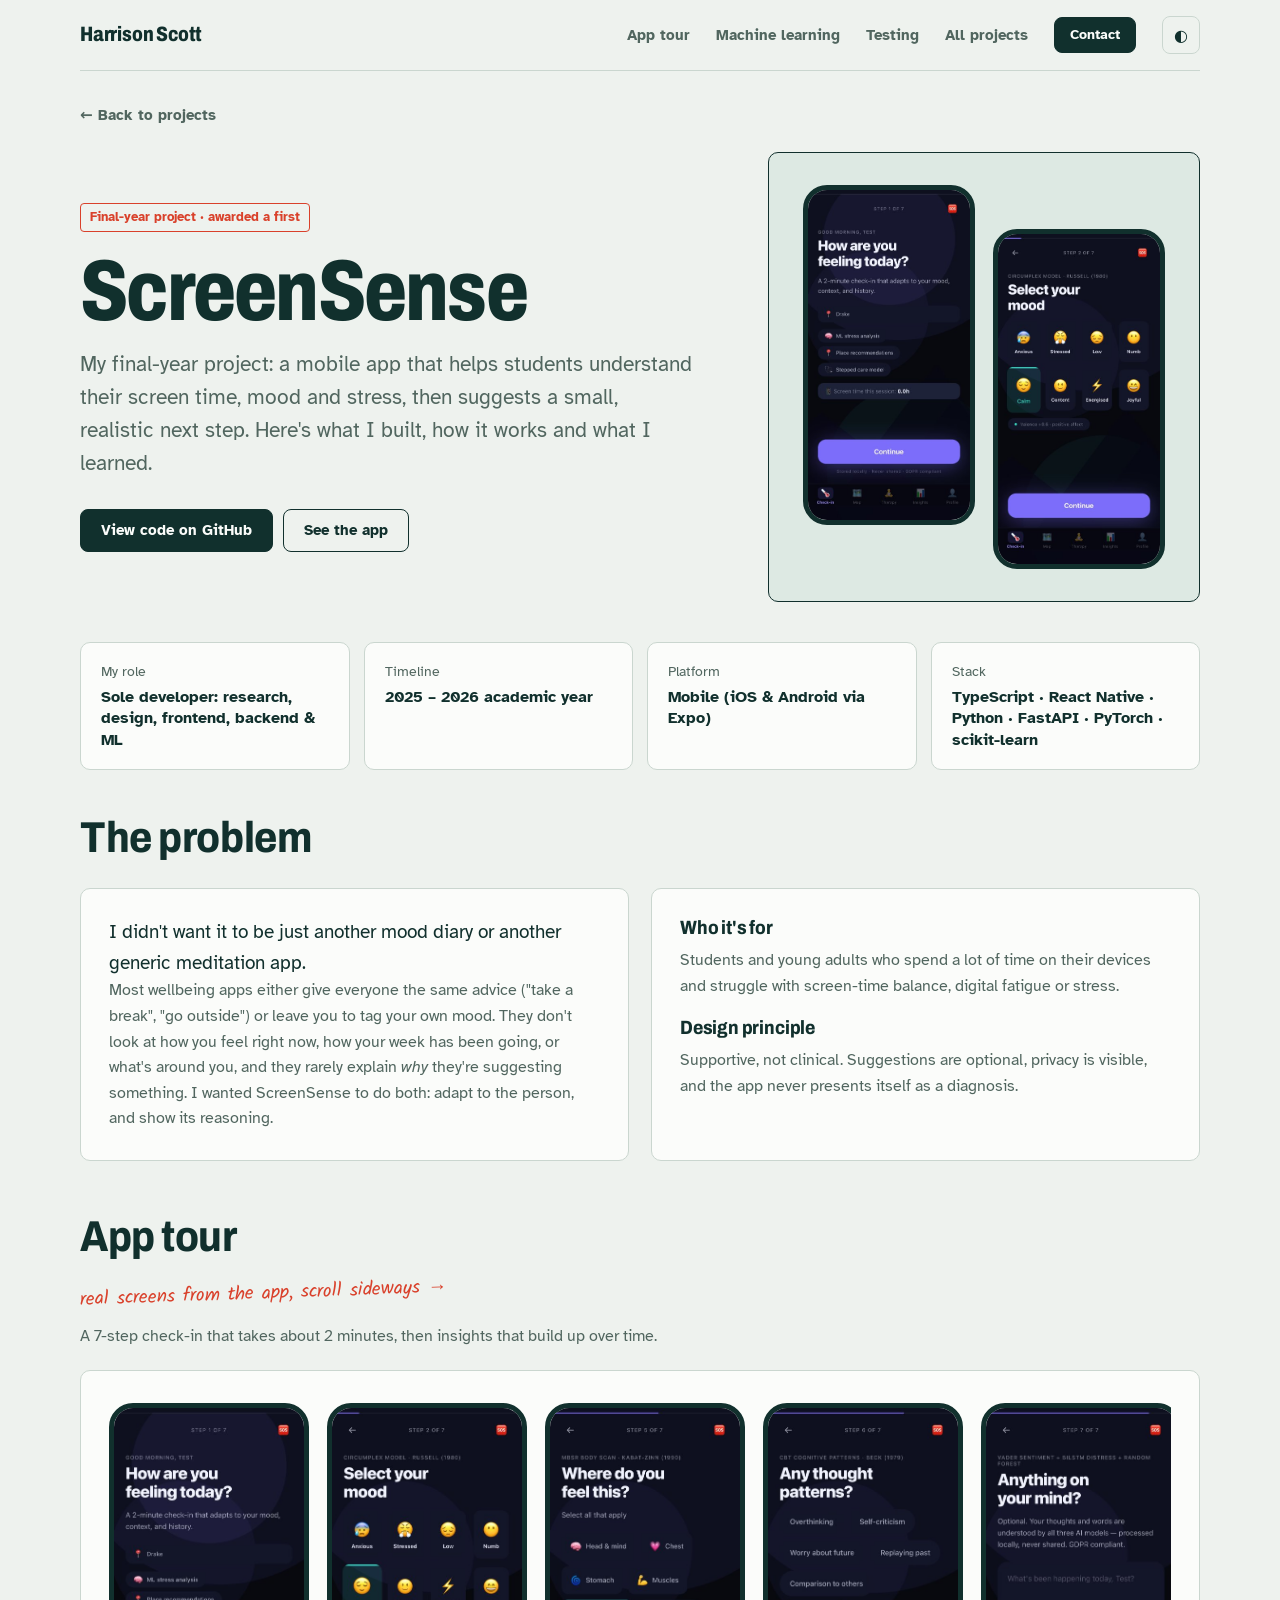
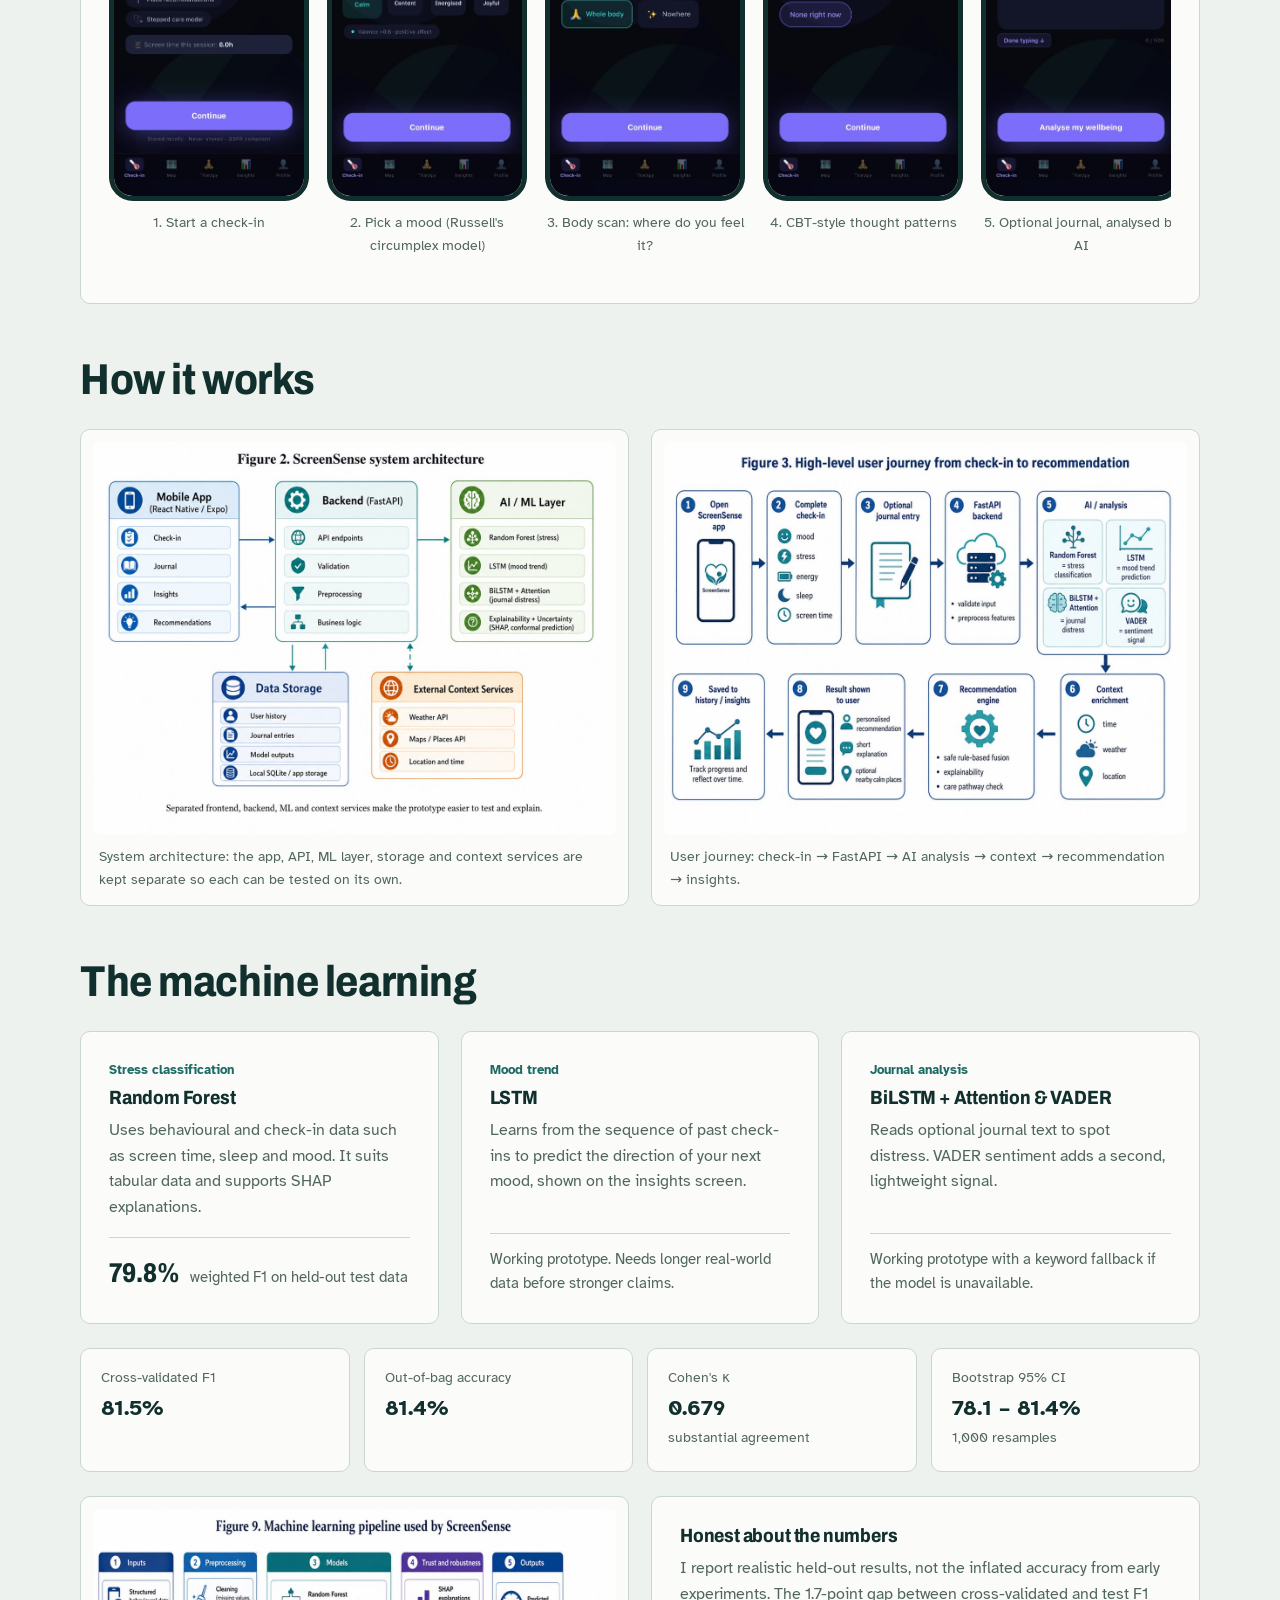
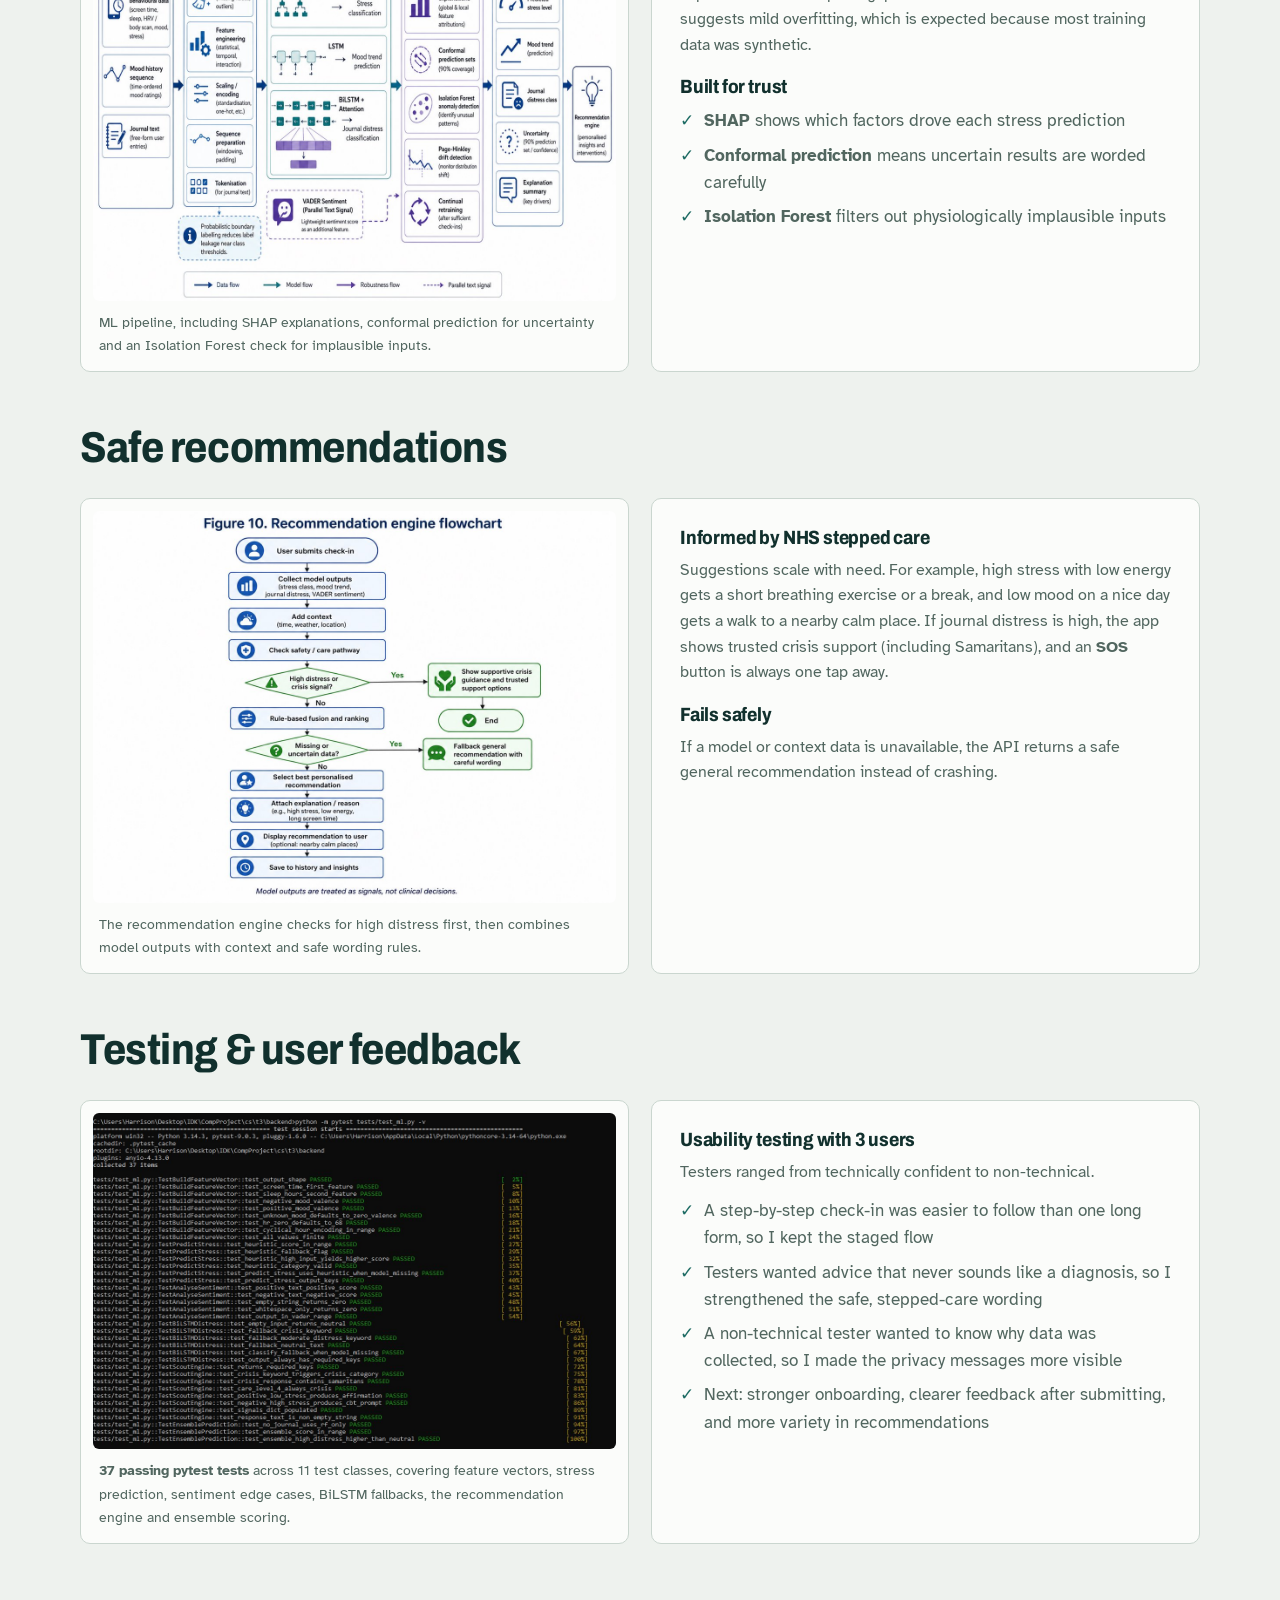
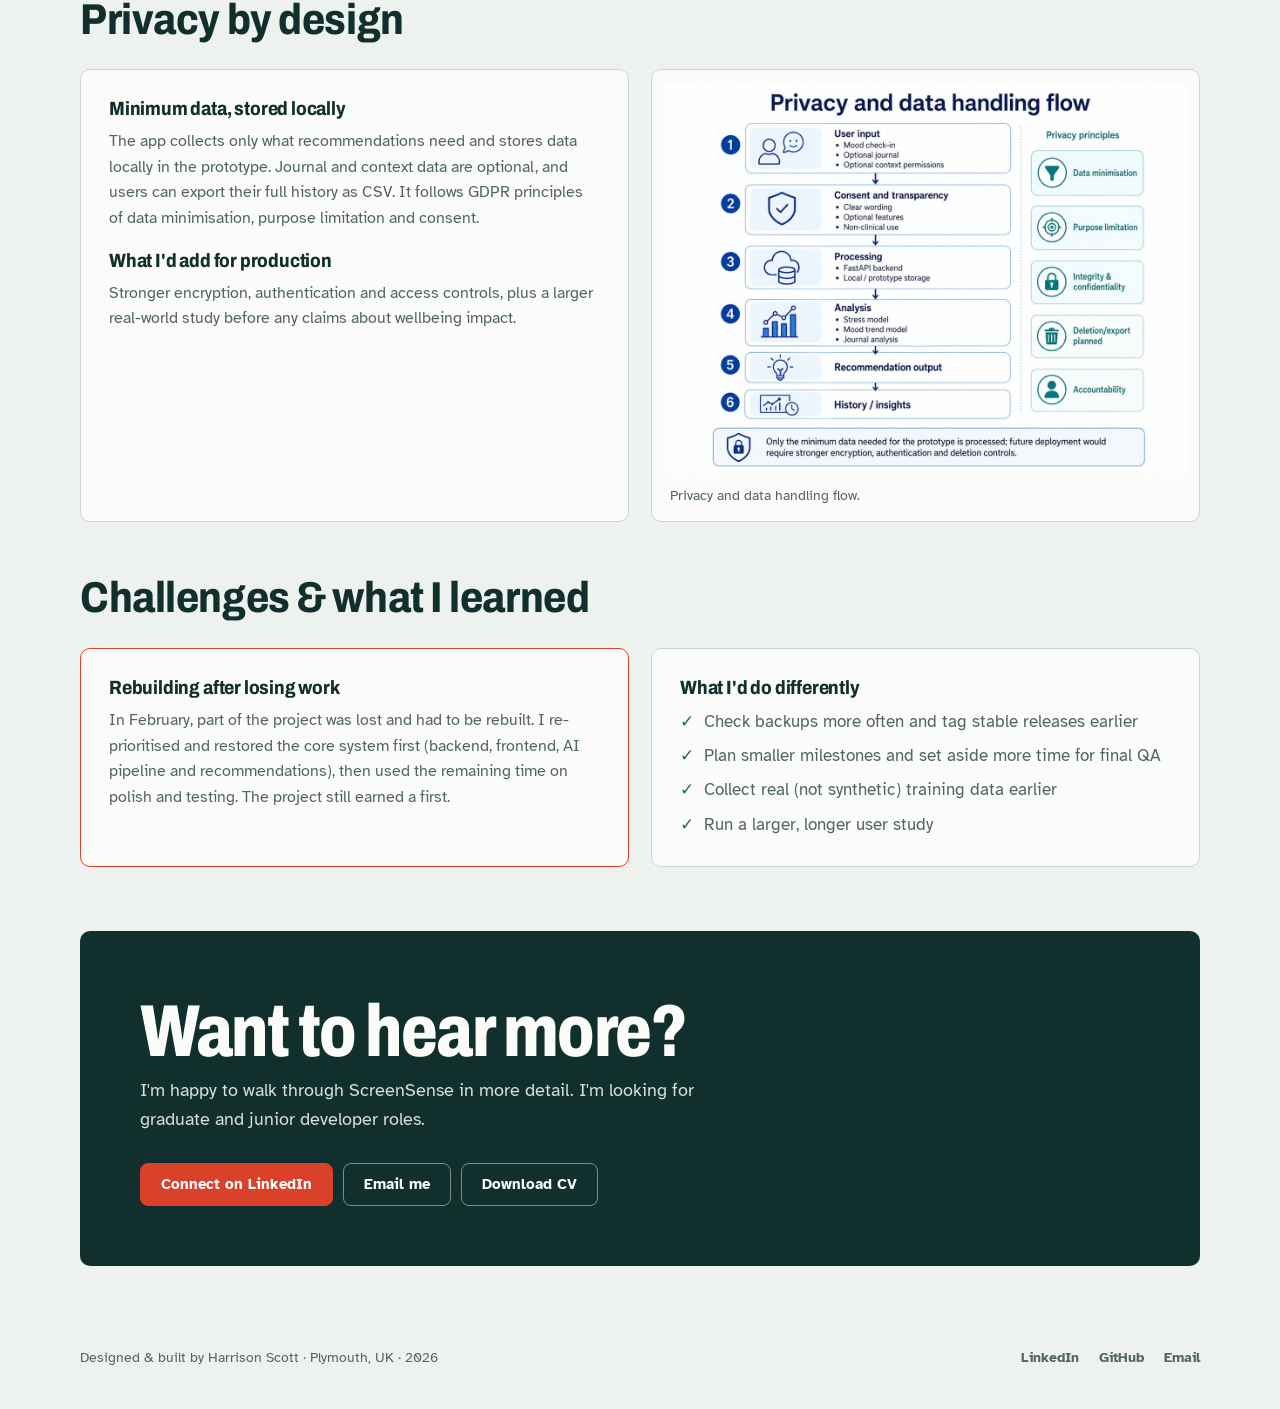
==== commit 4ca7881f: "Reword recommendation example on case study Co-Authored-By: Claude Opus 5 <noreply@anthropic.com>" ====
--- a/screensense.html
+++ b/screensense.html
@@ -186,8 +186,8 @@
         <div class="card">
           <h3>Informed by NHS stepped care</h3>
           <p class="desc">
-            Suggestions scale with need. For example, high stress with low energy gets a short breathing or grounding
-            activity, and low mood on a nice day gets a walk to a nearby calm place. If journal distress is high, the
+            Suggestions scale with need. For example, high stress with low energy gets a short breathing exercise
+            or a break, and low mood on a nice day gets a walk to a nearby calm place. If journal distress is high, the
             app shows trusted crisis support (including Samaritans), and an <strong>SOS</strong> button is always one tap away.
           </p>
           <h3 style="margin-top:18px">Fails safely</h3>
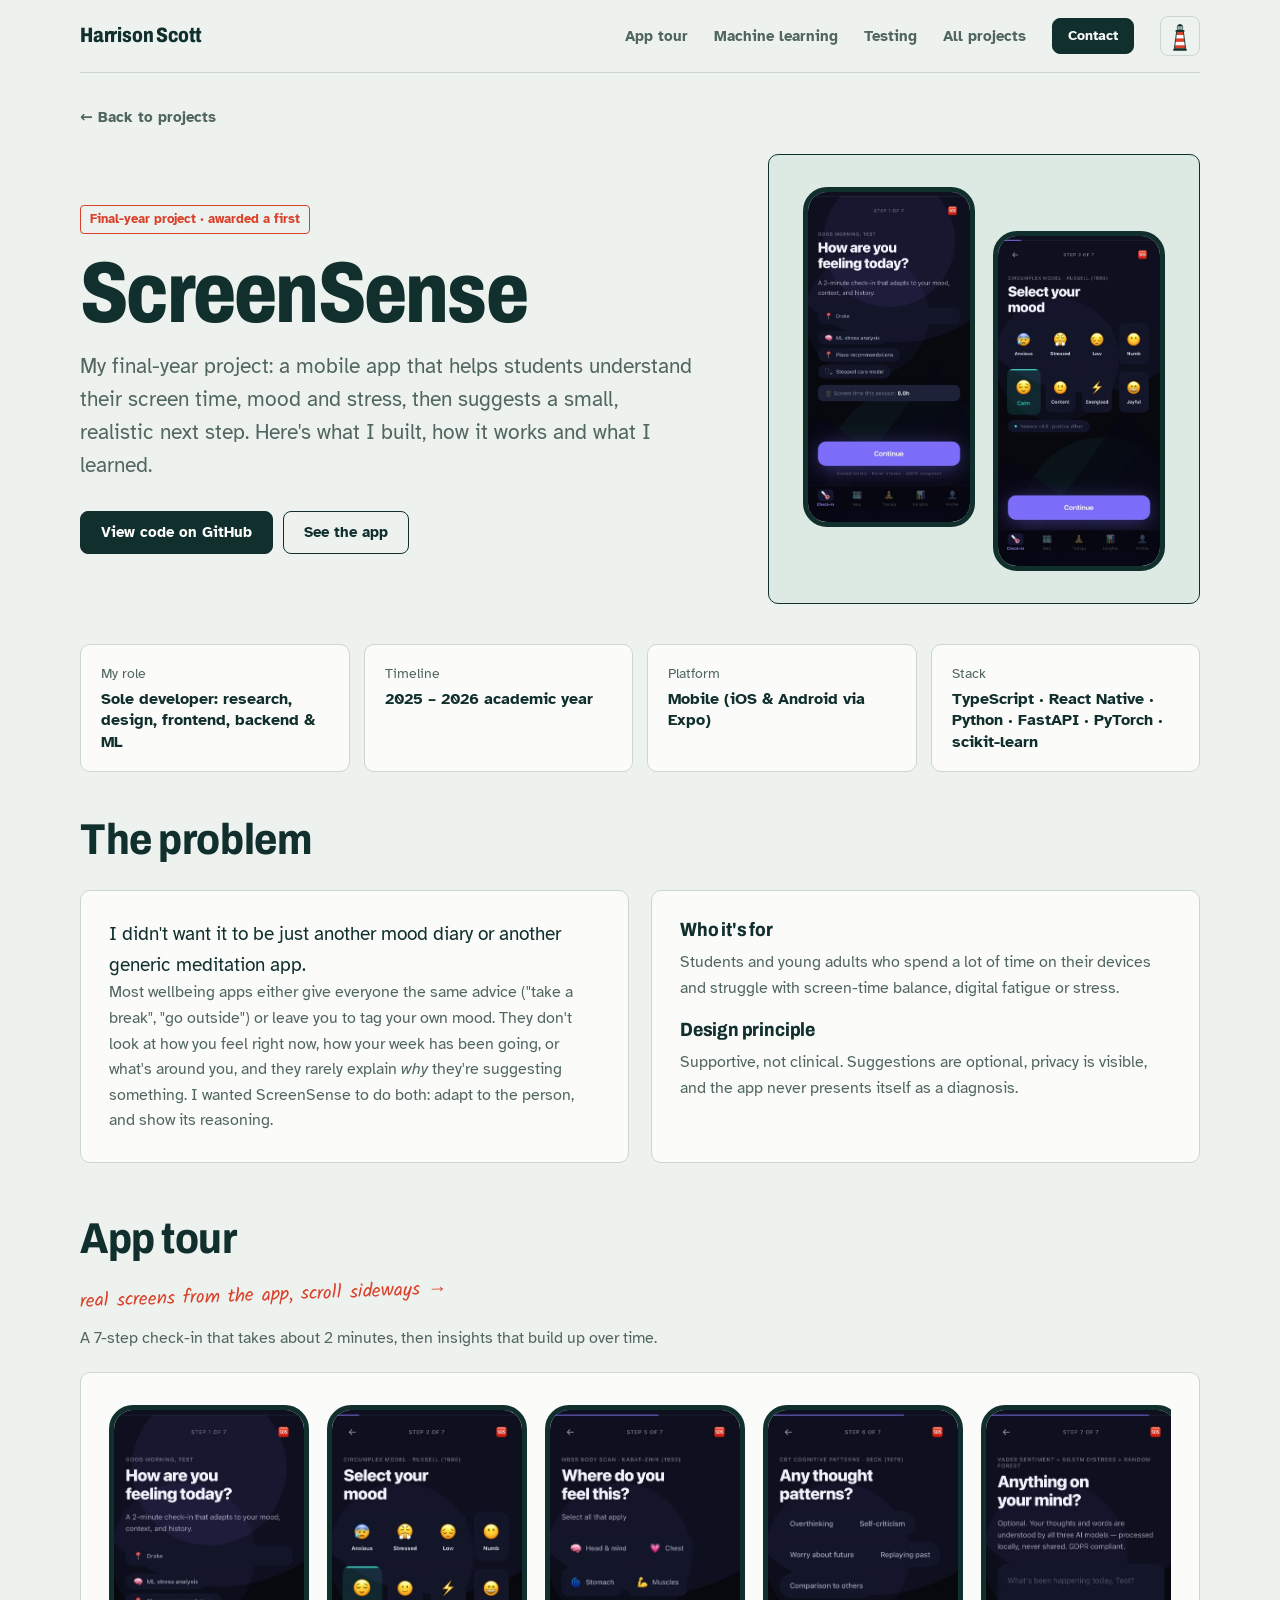
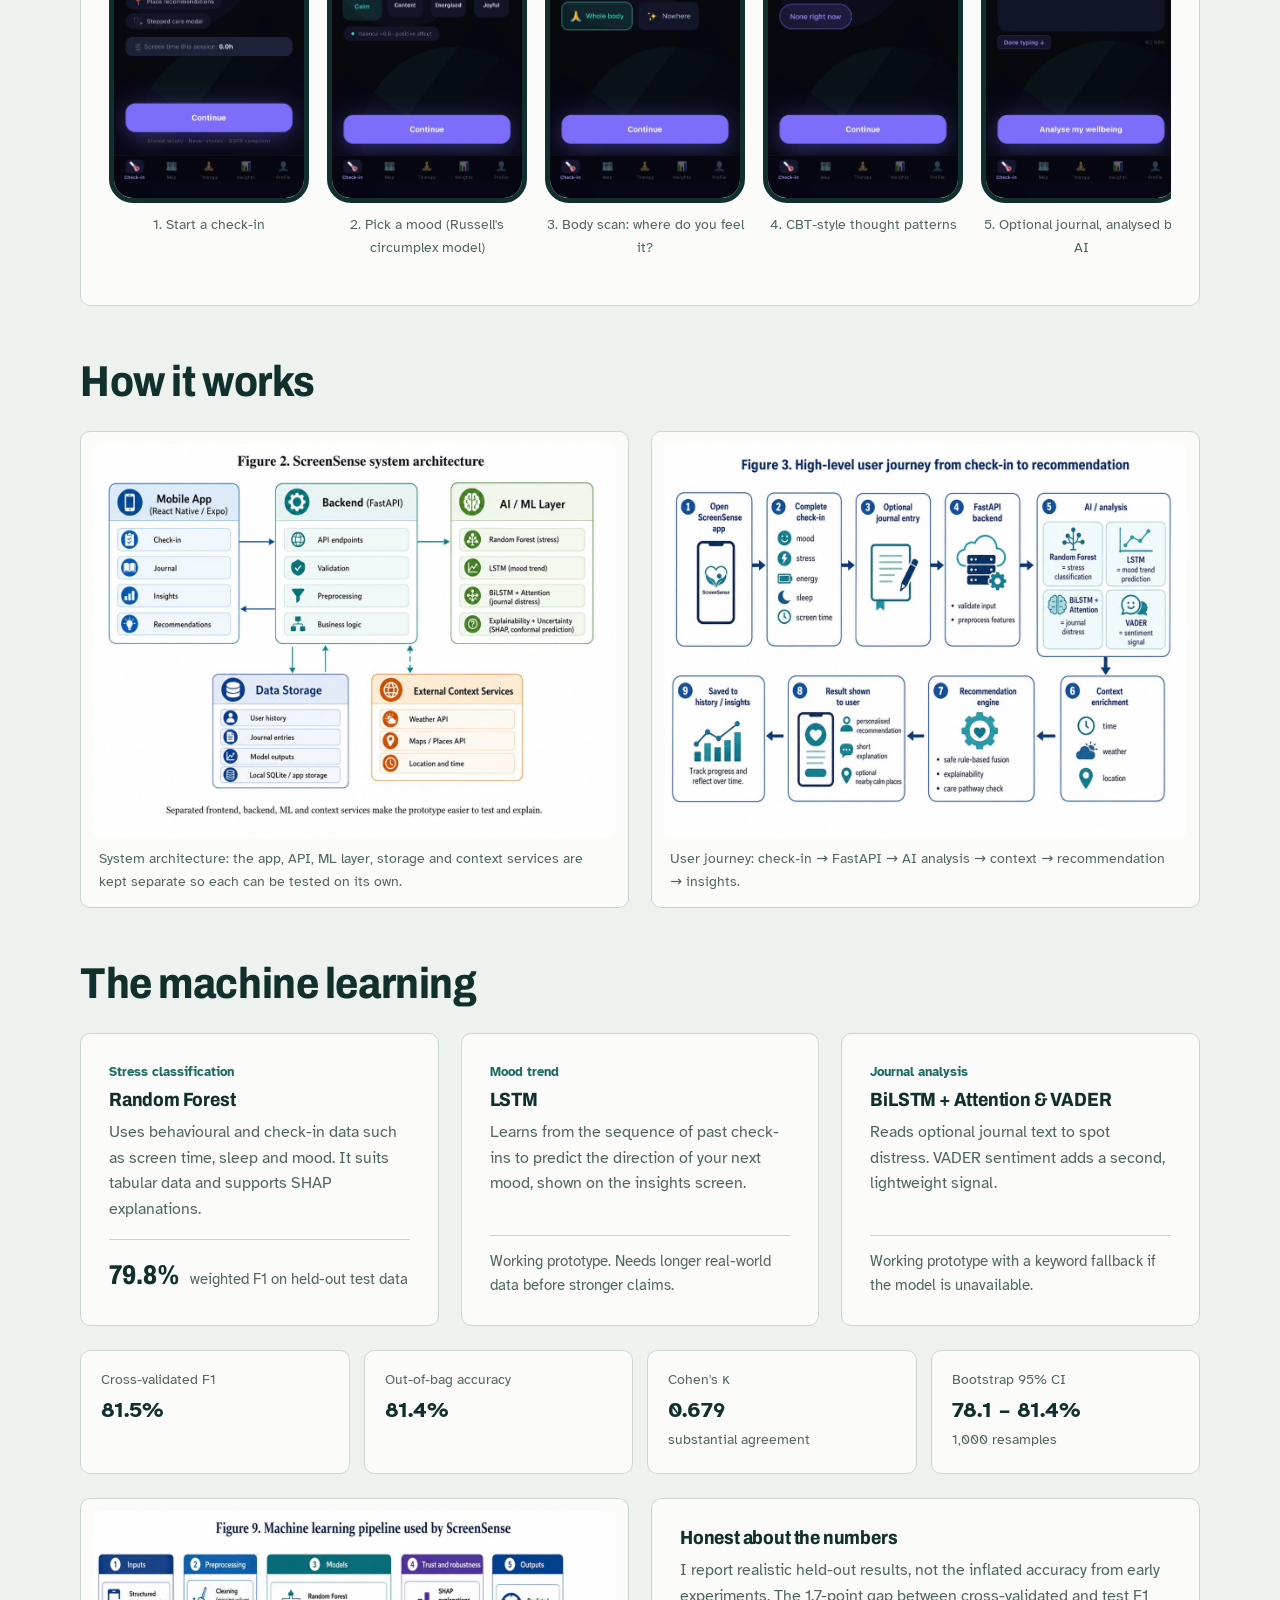
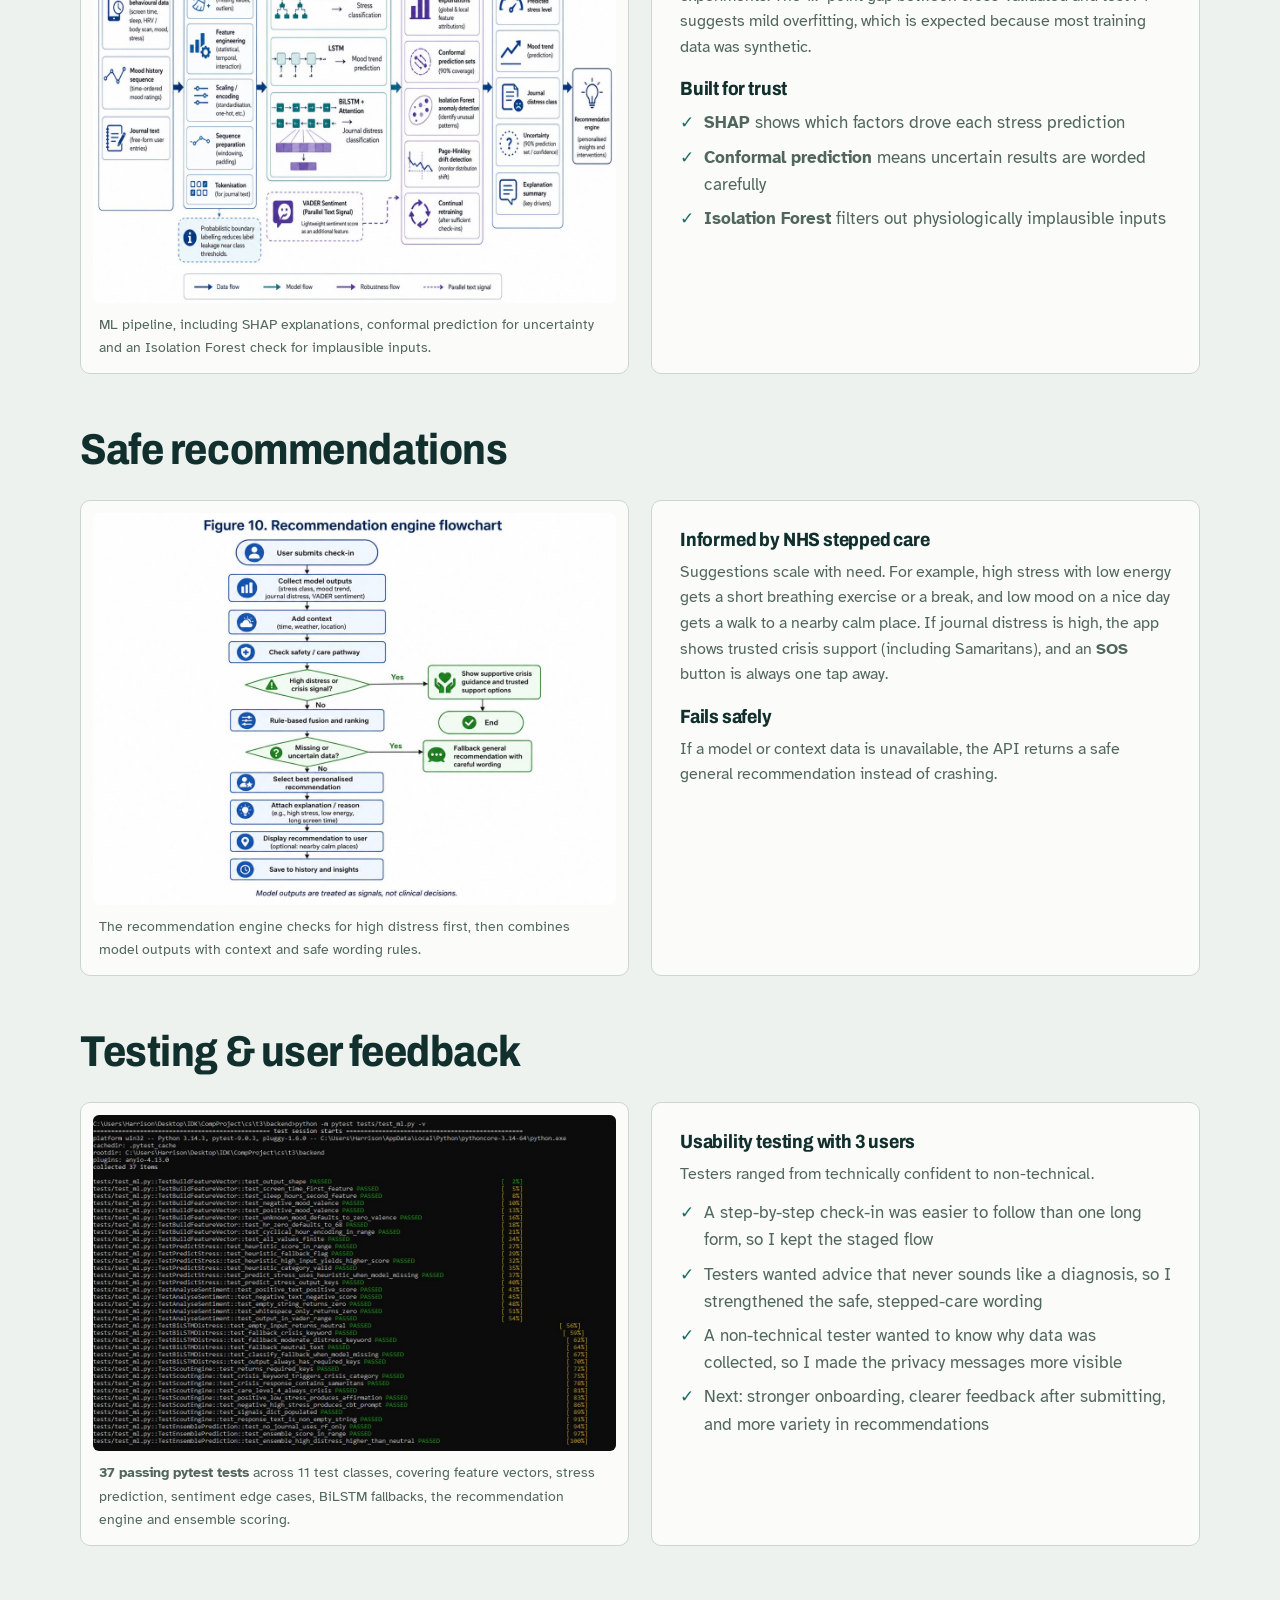
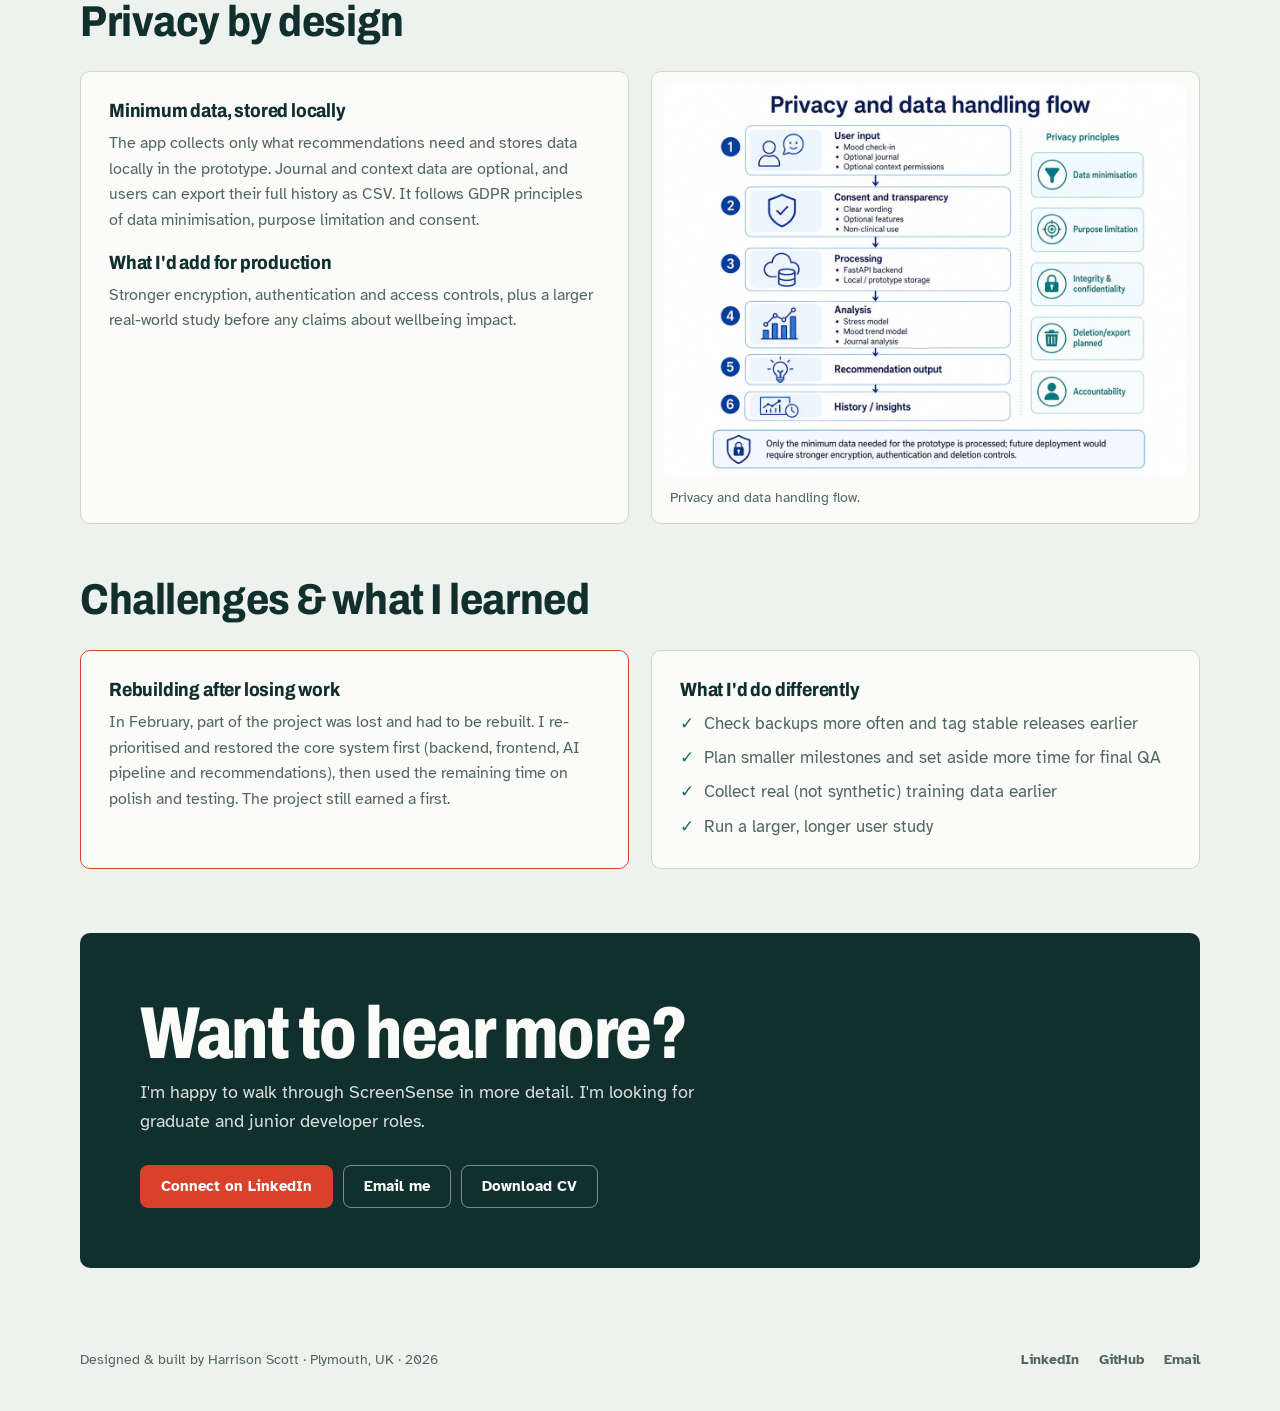
==== commit f6d14c5d: "Replace theme toggle with a Smeaton's Tower lighthouse that sweeps a beam Co-Authored-By: Claude Opu" ====
--- a/screensense.html
+++ b/screensense.html
@@ -29,7 +29,24 @@
       <a href="#testing">Testing</a>
       <a href="index.html#projects">All projects</a>
       <a href="index.html#contact" class="btn btn-small">Contact</a>
-      <button class="theme-toggle" aria-label="Switch light or dark theme">◐</button>
+      <button class="theme-toggle" type="button" aria-label="Switch between light and dark mode" title="Light or dark mode">
+        <span class="beam" aria-hidden="true"></span>
+        <svg class="lighthouse" viewBox="0 0 32 40" aria-hidden="true">
+          <defs><clipPath id="tower-clip"><path d="M11.5 14 H20.5 L23.5 37 H8.5 Z" /></clipPath></defs>
+          <path class="lh-dark" d="M12 6.5 Q16 1.5 20 6.5 Z" />
+          <rect class="lantern" x="12.5" y="6.5" width="7" height="5.5" rx="0.8" />
+          <path class="lh-bars" d="M14.8 6.5 V12 M17.2 6.5 V12" />
+          <rect class="lh-dark" x="10" y="12" width="12" height="2.2" rx="0.6" />
+          <g clip-path="url(#tower-clip)">
+            <rect class="lh-white" x="6" y="14" width="20" height="24" />
+            <rect class="lh-red" x="6" y="14" width="20" height="4.6" />
+            <rect class="lh-red" x="6" y="23.2" width="20" height="4.6" />
+            <rect class="lh-red" x="6" y="32.4" width="20" height="4.6" />
+          </g>
+          <path class="lh-outline" d="M11.5 14 H20.5 L23.5 37 H8.5 Z" />
+          <rect class="lh-dark" x="7" y="37" width="18" height="2.5" rx="0.6" />
+        </svg>
+      </button>
     </nav>
   </header>
 
--- a/style.css
+++ b/style.css
@@ -107,9 +107,42 @@
 .nav-links { display: flex; align-items: center; gap: 26px; font-size: .95rem; }
 .nav-links a:not(.btn) { text-decoration: none; color: var(--muted); font-weight: 700; }
 .nav-links a:not(.btn):hover { color: var(--ink); }
+/* Theme toggle: Smeaton's Tower. Click and the lantern sweeps a beam round */
 .theme-toggle {
-  width: 38px; height: 38px; border-radius: 8px; cursor: pointer;
-  background: transparent; color: var(--ink); border: 1.5px solid var(--rule); font-size: 1rem;
+  position: relative; width: 40px; height: 40px; padding: 0; border-radius: 8px; cursor: pointer;
+  display: grid; place-items: center; overflow: visible;
+  background: transparent; border: 1.5px solid var(--rule);
+}
+.theme-toggle:hover { border-color: var(--ink); }
+.lighthouse { position: relative; z-index: 1; display: block; width: 24px; height: 30px; }
+.lh-dark { fill: var(--ink); }
+.lh-bars { fill: none; stroke: var(--ink); stroke-width: .9; }
+.lh-outline { fill: none; stroke: var(--ink); stroke-width: 1.2; stroke-linejoin: round; }
+.lh-white { fill: #fbfcfa; }
+.lh-red { fill: #d9412b; }
+.lantern { fill: #e3eae5; stroke: var(--ink); stroke-width: .9; transition: fill .3s ease; }
+.theme-toggle.flash .lantern { fill: #ffd23f; }
+.beam {
+  position: absolute; left: 50%; top: 29%; width: 300px; height: 300px; border-radius: 50%;
+  pointer-events: none; opacity: 0; transform: translate(-50%, -50%);
+  background: conic-gradient(
+    rgba(255, 210, 63, 0) 0deg, rgba(255, 210, 63, .85) 14deg, rgba(255, 210, 63, 0) 30deg,
+    rgba(255, 210, 63, 0) 180deg, rgba(255, 210, 63, .85) 194deg, rgba(255, 210, 63, 0) 210deg,
+    rgba(255, 210, 63, 0) 360deg);
+  -webkit-mask-image: radial-gradient(circle, #000 6%, rgba(0, 0, 0, .55) 38%, transparent 70%);
+  mask-image: radial-gradient(circle, #000 6%, rgba(0, 0, 0, .55) 38%, transparent 70%);
+}
+.theme-toggle.flash .beam { animation: sweep 1.1s ease-in-out; }
+@keyframes sweep {
+  0%   { opacity: 0; transform: translate(-50%, -50%) rotate(0deg); }
+  15%  { opacity: 1; }
+  80%  { opacity: 1; }
+  100% { opacity: 0; transform: translate(-50%, -50%) rotate(540deg); }
+}
+/* The light stays on at night */
+:root[data-theme="dark"] .lantern { fill: #ffd23f; filter: drop-shadow(0 0 3px #ffd23f); }
+@media (prefers-color-scheme: dark) {
+  :root:not([data-theme="light"]) .lantern { fill: #ffd23f; filter: drop-shadow(0 0 3px #ffd23f); }
 }
 .nav-toggle { display: none; width: 40px; height: 40px; background: none; border: 0; cursor: pointer; position: relative; }
 .nav-toggle span { position: absolute; left: 9px; right: 9px; height: 2px; background: var(--ink); transition: transform .25s; }
@@ -196,6 +229,16 @@
 .points li { position: relative; padding-left: 24px; }
 .points li::before { content: "✓"; position: absolute; left: 0; color: var(--sea); font-weight: 700; }
 .featured-actions { display: flex; flex-wrap: wrap; gap: 10px; }
+
+/* Second featured card: Flip Shop (image gallery on the right) */
+.featured-game { grid-template-columns: 1fr 1fr; }
+.featured-game .featured-art {
+  order: 2; padding: 18px; align-content: center; place-items: stretch;
+  display: grid; grid-template-columns: repeat(3, 1fr); gap: 10px;
+}
+.game-shots img { width: 100%; height: auto; aspect-ratio: 16 / 9; object-fit: cover; display: block; border-radius: 6px; border: 1.5px solid var(--rule); }
+.game-shots .main { grid-column: 1 / -1; display: block; }
+.game-shots .main img { border-color: var(--ink); }
 
 /* Real app screenshots */
 .shots { display: flex; justify-content: center; align-items: flex-start; gap: 18px; text-decoration: none; }
@@ -303,6 +346,7 @@
   .hero { grid-template-columns: 1fr; gap: 32px; }
   .profile { max-width: 520px; }
   .about, .featured { grid-template-columns: 1fr; }
+  .featured-game .featured-art { order: 0; }
   .projects { grid-template-columns: 1fr 1fr; }
 }
 @media (max-width: 680px) {
@@ -330,4 +374,5 @@
 }
 @media (prefers-reduced-motion: reduce) {
   *, *::before, *::after { transition: none !important; scroll-behavior: auto !important; }
-}
+  .theme-toggle.flash .beam { animation: none; }
+}
